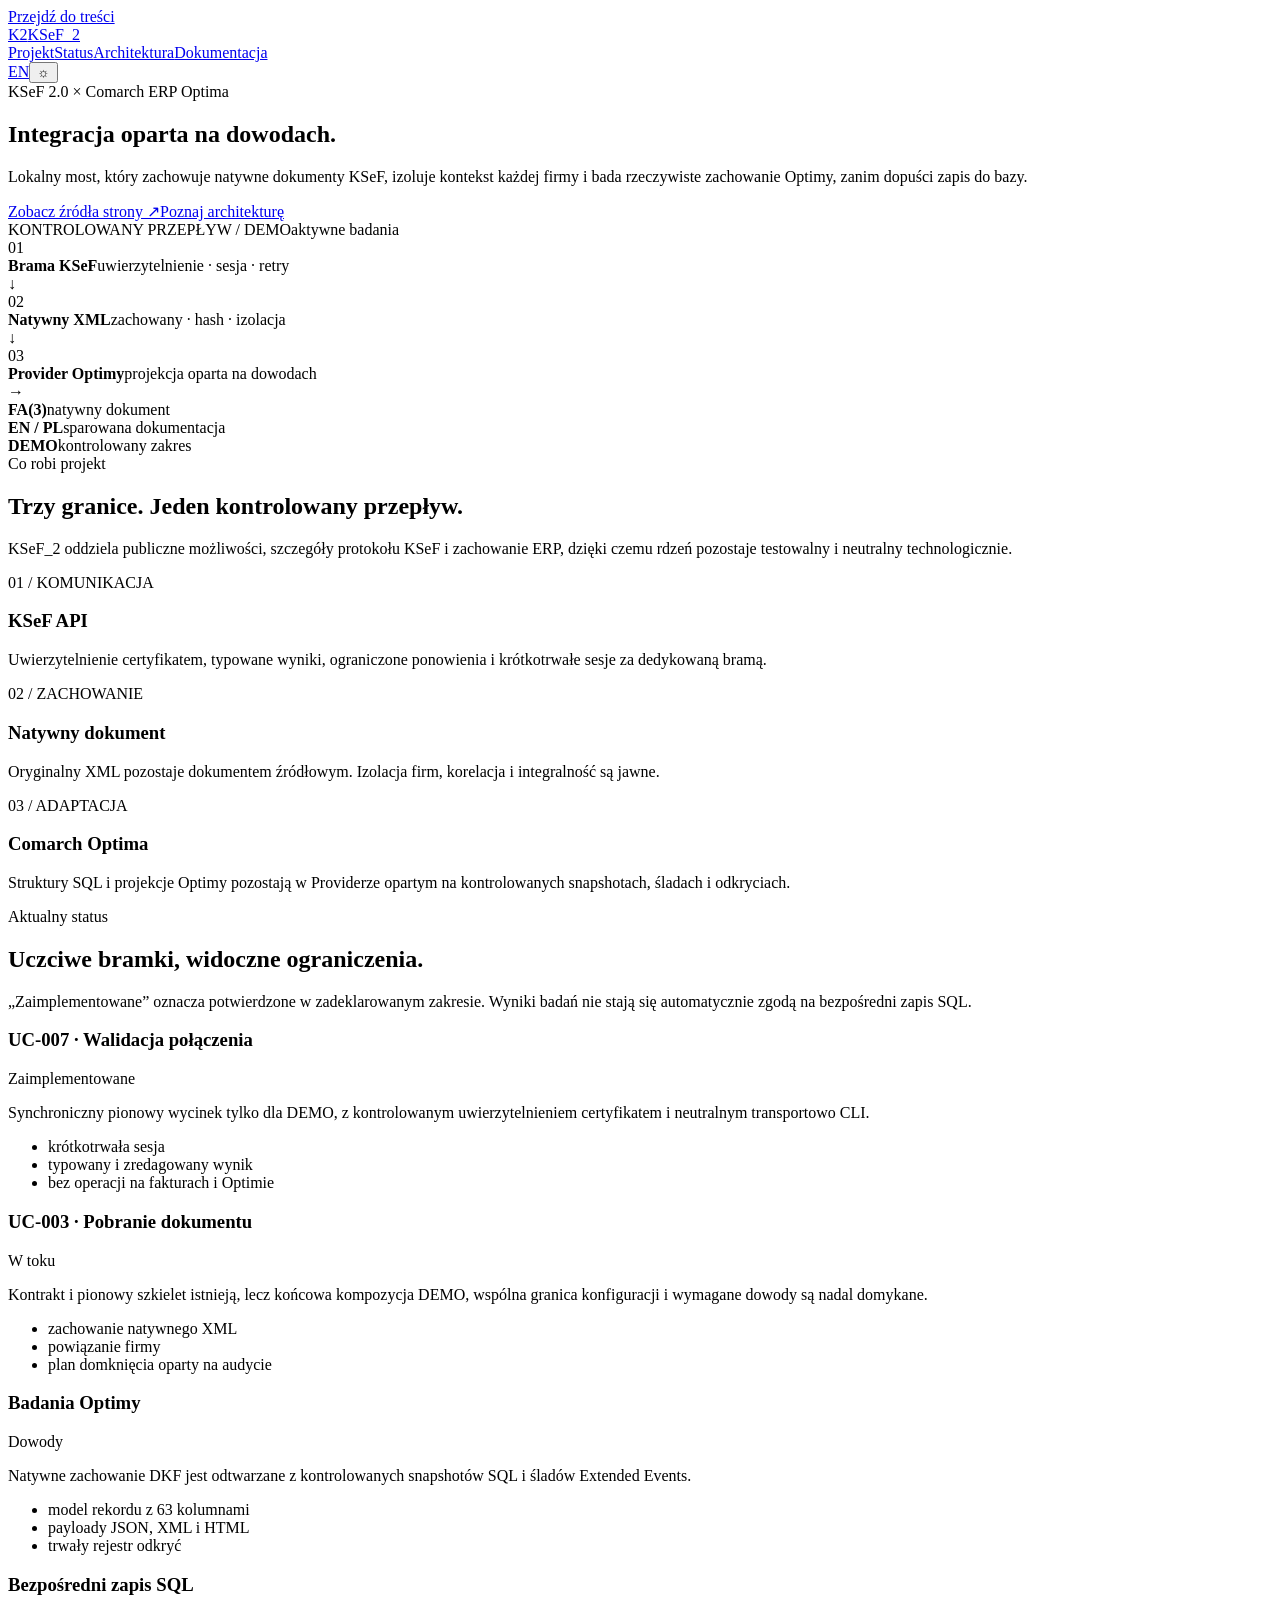
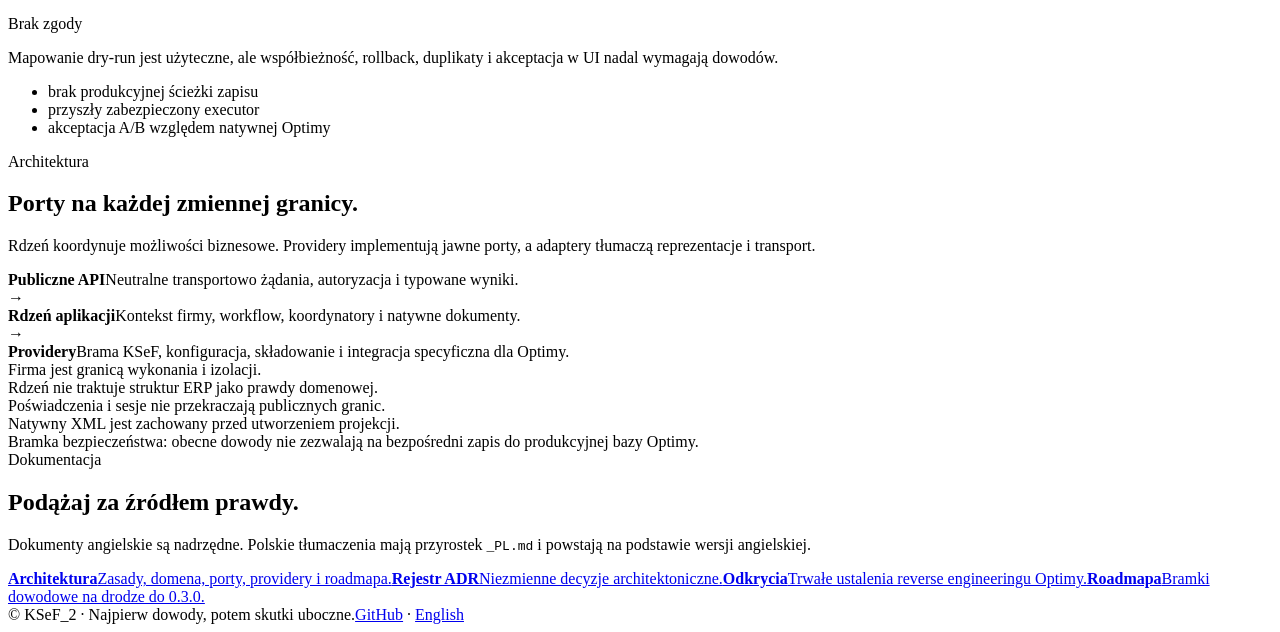
==== pl.html @ a8a67379 "feat: add Polish KSeF_2 project page" ====
<!doctype html><html lang="pl"><head><meta charset="utf-8"><meta name="viewport" content="width=device-width,initial-scale=1"><meta name="theme-color" content="#07111f"><link rel="stylesheet" href="assets/styles.css"><script defer src="assets/site.js"></script><title>KSeF_2 — Bezpieczna integracja KSeF i Comarch ERP Optima</title><meta name="description" content="KSeF_2 to oparta na dowodach integracja KSeF 2.0 z Comarch ERP Optima."></head>
<body><a class="skip-link" href="#content">Przejdź do treści</a><header class="site-header"><nav class="nav container" aria-label="Główna nawigacja"><a class="brand" href="pl.html"><span class="brand-mark">K2</span><span>KSeF_2</span></a><div class="nav-links"><a href="#project">Projekt</a><a href="#status">Status</a><a href="#architecture">Architektura</a><a href="#docs">Dokumentacja</a></div><div class="nav-actions"><a class="lang-link" href="index.html" lang="en" aria-label="English version">EN</a><button class="icon-button" data-theme-toggle type="button" aria-label="Zmień motyw">☼</button></div></nav></header>
<main id="content"><section class="hero"><div class="container hero-grid"><div><div class="eyebrow">KSeF 2.0 × Comarch ERP Optima</div><h1>Integracja oparta na <span class="gradient">dowodach.</span></h1><p class="lead">Lokalny most, który zachowuje natywne dokumenty KSeF, izoluje kontekst każdej firmy i bada rzeczywiste zachowanie Optimy, zanim dopuści zapis do bazy.</p><div class="cta-row"><a class="button primary" href="https://github.com/KrzysztofOle/KSeF_2-site">Zobacz źródła strony ↗</a><a class="button" href="#architecture">Poznaj architekturę</a></div></div>
<div class="hero-panel" aria-label="Przepływ projektu"><div class="panel-top"><span class="mini-label">KONTROLOWANY PRZEPŁYW / DEMO</span><span class="signal">aktywne badania</span></div><div class="flow"><div class="flow-item"><span class="flow-icon">01</span><div><strong>Brama KSeF</strong><span>uwierzytelnienie · sesja · retry</span></div><span class="arrow">↓</span></div><div class="flow-item"><span class="flow-icon">02</span><div><strong>Natywny XML</strong><span>zachowany · hash · izolacja</span></div><span class="arrow">↓</span></div><div class="flow-item"><span class="flow-icon">03</span><div><strong>Provider Optimy</strong><span>projekcja oparta na dowodach</span></div><span class="arrow">→</span></div></div><div class="metrics"><div class="metric"><b>FA(3)</b><span>natywny dokument</span></div><div class="metric"><b>EN / PL</b><span>sparowana dokumentacja</span></div><div class="metric"><b>DEMO</b><span>kontrolowany zakres</span></div></div></div></div></section>
<section id="project"><div class="container"><div class="section-head reveal"><div><div class="eyebrow">Co robi projekt</div><h2>Trzy granice. Jeden kontrolowany przepływ.</h2></div><p>KSeF_2 oddziela publiczne możliwości, szczegóły protokołu KSeF i zachowanie ERP, dzięki czemu rdzeń pozostaje testowalny i neutralny technologicznie.</p></div><div class="cards"><article class="card reveal"><span class="card-number">01 / KOMUNIKACJA</span><h3>KSeF API</h3><p>Uwierzytelnienie certyfikatem, typowane wyniki, ograniczone ponowienia i krótkotrwałe sesje za dedykowaną bramą.</p></article><article class="card reveal"><span class="card-number">02 / ZACHOWANIE</span><h3>Natywny dokument</h3><p>Oryginalny XML pozostaje dokumentem źródłowym. Izolacja firm, korelacja i integralność są jawne.</p></article><article class="card reveal"><span class="card-number">03 / ADAPTACJA</span><h3>Comarch Optima</h3><p>Struktury SQL i projekcje Optimy pozostają w Providerze opartym na kontrolowanych snapshotach, śladach i odkryciach.</p></article></div></div></section>
<section id="status"><div class="container"><div class="section-head reveal"><div><div class="eyebrow">Aktualny status</div><h2>Uczciwe bramki, widoczne ograniczenia.</h2></div><p>„Zaimplementowane” oznacza potwierdzone w zadeklarowanym zakresie. Wyniki badań nie stają się automatycznie zgodą na bezpośredni zapis SQL.</p></div><div class="status-grid">
<article class="status-card reveal"><header><h3>UC-007 · Walidacja połączenia</h3><span class="badge green">Zaimplementowane</span></header><p>Synchroniczny pionowy wycinek tylko dla DEMO, z kontrolowanym uwierzytelnieniem certyfikatem i neutralnym transportowo CLI.</p><ul><li>krótkotrwała sesja</li><li>typowany i zredagowany wynik</li><li>bez operacji na fakturach i Optimie</li></ul></article>
<article class="status-card reveal"><header><h3>UC-003 · Pobranie dokumentu</h3><span class="badge amber">W toku</span></header><p>Kontrakt i pionowy szkielet istnieją, lecz końcowa kompozycja DEMO, wspólna granica konfiguracji i wymagane dowody są nadal domykane.</p><ul><li>zachowanie natywnego XML</li><li>powiązanie firmy</li><li>plan domknięcia oparty na audycie</li></ul></article>
<article class="status-card reveal"><header><h3>Badania Optimy</h3><span class="badge blue">Dowody</span></header><p>Natywne zachowanie DKF jest odtwarzane z kontrolowanych snapshotów SQL i śladów Extended Events.</p><ul><li>model rekordu z 63 kolumnami</li><li>payloady JSON, XML i HTML</li><li>trwały rejestr odkryć</li></ul></article>
<article class="status-card reveal"><header><h3>Bezpośredni zapis SQL</h3><span class="badge amber">Brak zgody</span></header><p>Mapowanie dry-run jest użyteczne, ale współbieżność, rollback, duplikaty i akceptacja w UI nadal wymagają dowodów.</p><ul><li>brak produkcyjnej ścieżki zapisu</li><li>przyszły zabezpieczony executor</li><li>akceptacja A/B względem natywnej Optimy</li></ul></article></div></div></section>
<section id="architecture"><div class="container"><div class="section-head reveal"><div><div class="eyebrow">Architektura</div><h2>Porty na każdej zmiennej granicy.</h2></div><p>Rdzeń koordynuje możliwości biznesowe. Providery implementują jawne porty, a adaptery tłumaczą reprezentacje i transport.</p></div><div class="architecture reveal"><div class="arch-node"><b>Publiczne API</b><span>Neutralne transportowo żądania, autoryzacja i typowane wyniki.</span></div><div class="arch-arrow">→</div><div class="arch-node"><b>Rdzeń aplikacji</b><span>Kontekst firmy, workflow, koordynatory i natywne dokumenty.</span></div><div class="arch-arrow">→</div><div class="arch-node"><b>Providery</b><span>Brama KSeF, konfiguracja, składowanie i integracja specyficzna dla Optimy.</span></div></div><div class="principles"><div class="principle">Firma jest granicą wykonania i izolacji.</div><div class="principle">Rdzeń nie traktuje struktur ERP jako prawdy domenowej.</div><div class="principle">Poświadczenia i sesje nie przekraczają publicznych granic.</div><div class="principle">Natywny XML jest zachowany przed utworzeniem projekcji.</div></div><div class="notice">Bramka bezpieczeństwa: obecne dowody nie zezwalają na bezpośredni zapis do produkcyjnej bazy Optimy.</div></div></section>
<section id="docs"><div class="container"><div class="section-head reveal"><div><div class="eyebrow">Dokumentacja</div><h2>Podążaj za źródłem prawdy.</h2></div><p>Dokumenty angielskie są nadrzędne. Polskie tłumaczenia mają przyrostek <code>_PL.md</code> i powstają na podstawie wersji angielskiej.</p></div><div class="docs-grid"><a class="doc-link" href="#architecture"><b>Architektura</b><span>Zasady, domena, porty, providery i roadmapa.</span></a><a class="doc-link" href="#architecture"><b>Rejestr ADR</b><span>Niezmienne decyzje architektoniczne.</span></a><a class="doc-link" href="#status"><b>Odkrycia</b><span>Trwałe ustalenia reverse engineeringu Optimy.</span></a><a class="doc-link" href="#status"><b>Roadmapa</b><span>Bramki dowodowe na drodze do 0.3.0.</span></a></div></div></section></main>
<footer class="site-footer"><div class="container footer-row"><span>© <span data-year></span> KSeF_2 · Najpierw dowody, potem skutki uboczne.</span><span><a href="https://github.com/KrzysztofOle/KSeF_2-site">GitHub</a> · <a href="index.html">English</a></span></div></footer></body></html>
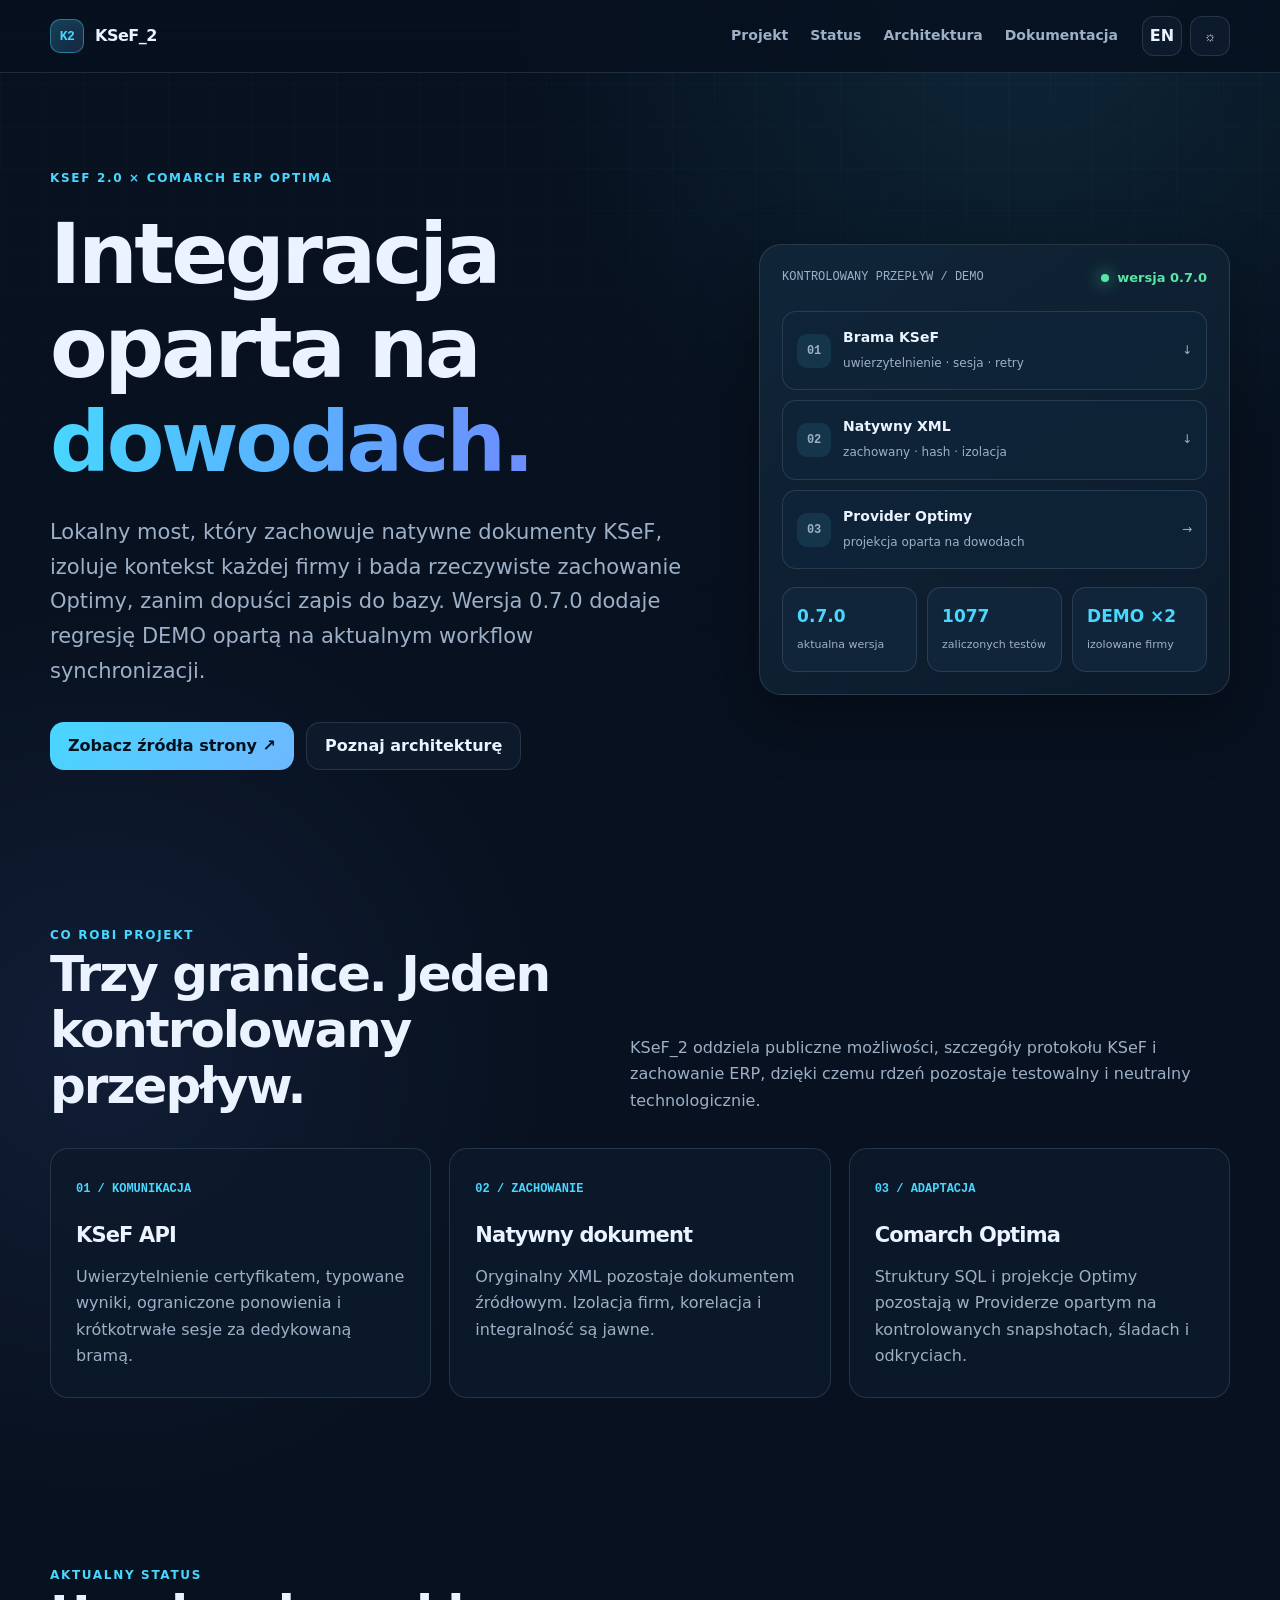
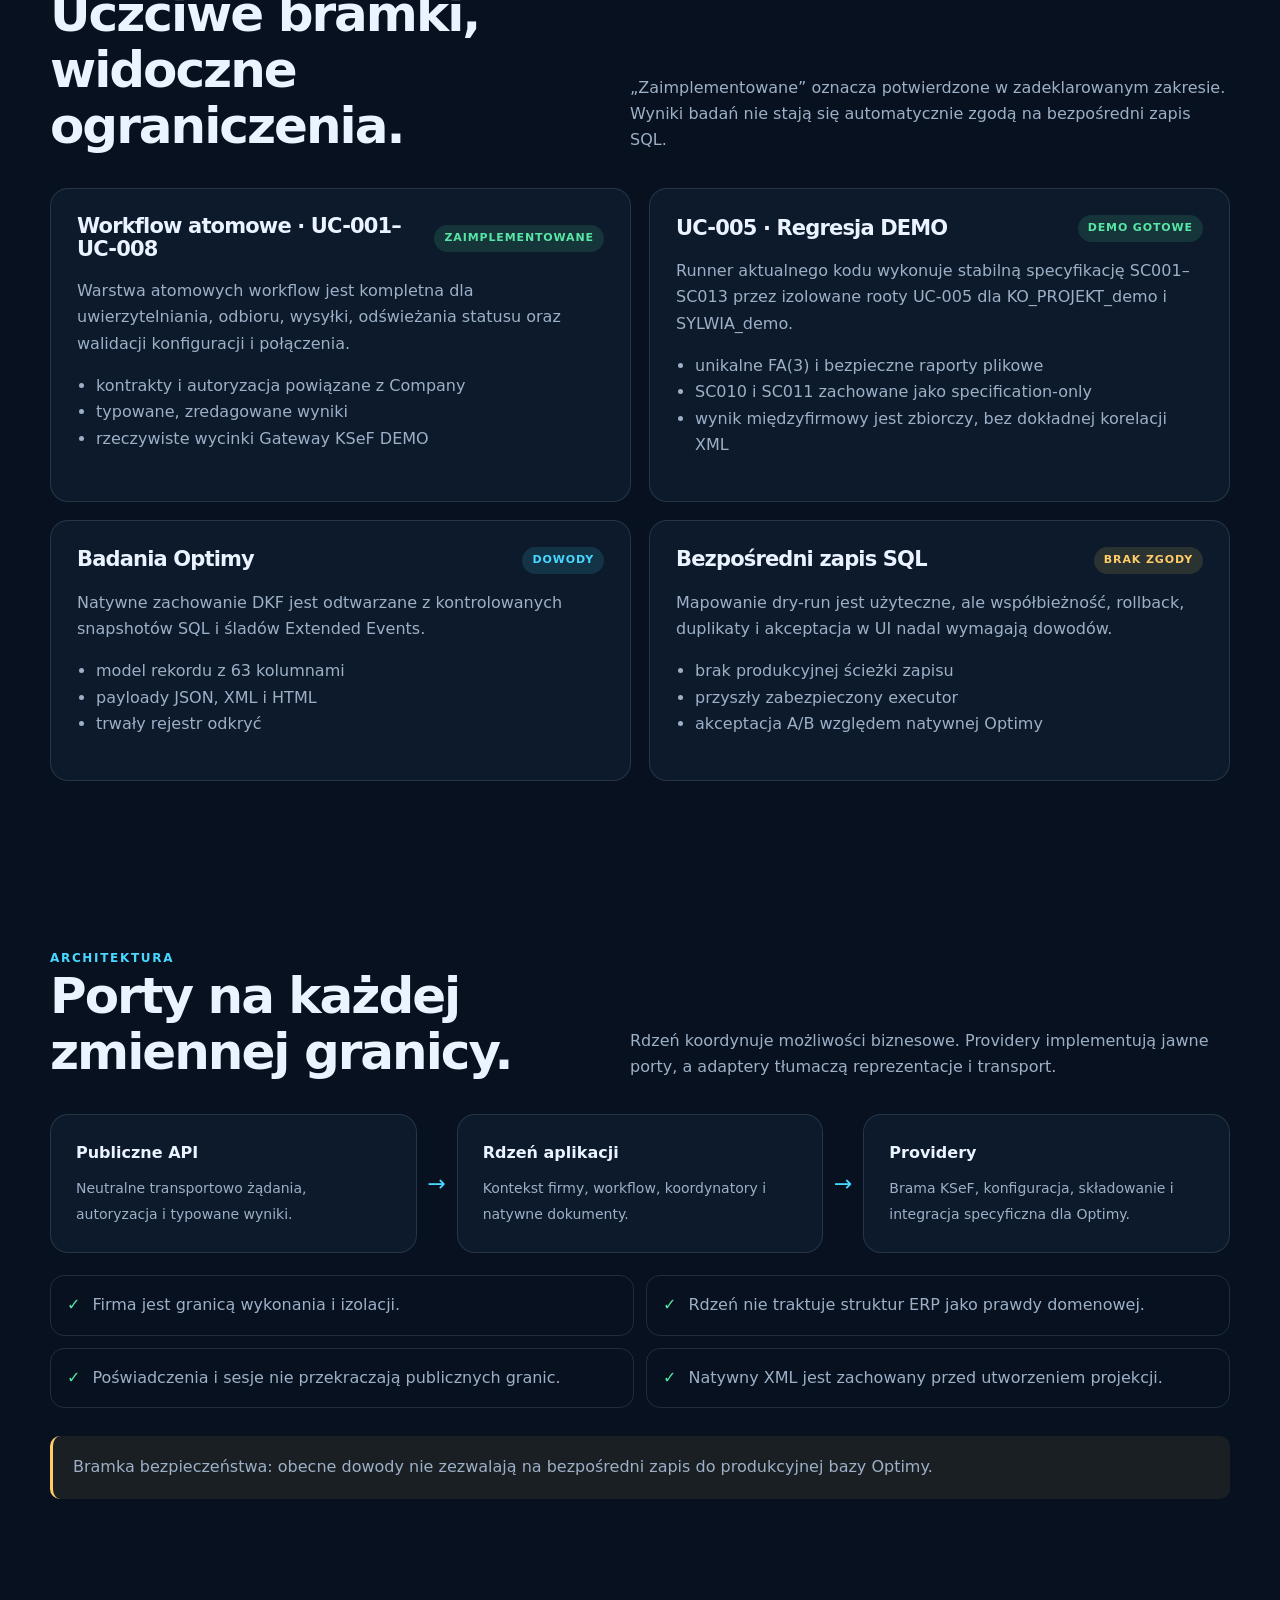
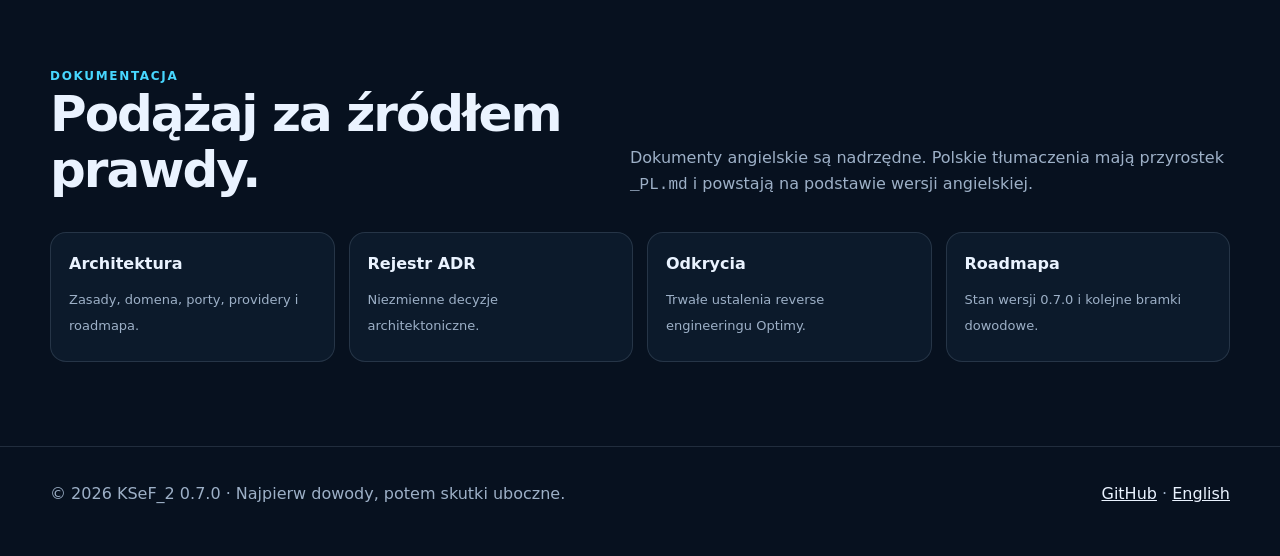
==== commit 5c756fb5: "docs: sync website with KSeF_2 0.7.0" ====
--- a/pl.html
+++ b/pl.html
@@ -1,13 +1,13 @@
-<!doctype html><html lang="pl"><head><meta charset="utf-8"><meta name="viewport" content="width=device-width,initial-scale=1"><meta name="theme-color" content="#07111f"><link rel="stylesheet" href="assets/styles.css"><script defer src="assets/site.js"></script><title>KSeF_2 — Bezpieczna integracja KSeF i Comarch ERP Optima</title><meta name="description" content="KSeF_2 to oparta na dowodach integracja KSeF 2.0 z Comarch ERP Optima."></head>
+<!doctype html><html lang="pl"><head><meta charset="utf-8"><meta name="viewport" content="width=device-width,initial-scale=1"><meta name="theme-color" content="#07111f"><link rel="stylesheet" href="assets/styles.css"><script defer src="assets/site.js"></script><title>KSeF_2 — Bezpieczna integracja KSeF i Comarch ERP Optima</title><meta name="description" content="KSeF_2 0.7.0 to oparta na dowodach integracja z izolowaną regresją KSeF DEMO i kontrolowanymi badaniami Comarch ERP Optima."></head>
 <body><a class="skip-link" href="#content">Przejdź do treści</a><header class="site-header"><nav class="nav container" aria-label="Główna nawigacja"><a class="brand" href="pl.html"><span class="brand-mark">K2</span><span>KSeF_2</span></a><div class="nav-links"><a href="#project">Projekt</a><a href="#status">Status</a><a href="#architecture">Architektura</a><a href="#docs">Dokumentacja</a></div><div class="nav-actions"><a class="lang-link" href="index.html" lang="en" aria-label="English version">EN</a><button class="icon-button" data-theme-toggle type="button" aria-label="Zmień motyw">☼</button></div></nav></header>
-<main id="content"><section class="hero"><div class="container hero-grid"><div><div class="eyebrow">KSeF 2.0 × Comarch ERP Optima</div><h1>Integracja oparta na <span class="gradient">dowodach.</span></h1><p class="lead">Lokalny most, który zachowuje natywne dokumenty KSeF, izoluje kontekst każdej firmy i bada rzeczywiste zachowanie Optimy, zanim dopuści zapis do bazy.</p><div class="cta-row"><a class="button primary" href="https://github.com/KrzysztofOle/KSeF_2-site">Zobacz źródła strony ↗</a><a class="button" href="#architecture">Poznaj architekturę</a></div></div>
-<div class="hero-panel" aria-label="Przepływ projektu"><div class="panel-top"><span class="mini-label">KONTROLOWANY PRZEPŁYW / DEMO</span><span class="signal">aktywne badania</span></div><div class="flow"><div class="flow-item"><span class="flow-icon">01</span><div><strong>Brama KSeF</strong><span>uwierzytelnienie · sesja · retry</span></div><span class="arrow">↓</span></div><div class="flow-item"><span class="flow-icon">02</span><div><strong>Natywny XML</strong><span>zachowany · hash · izolacja</span></div><span class="arrow">↓</span></div><div class="flow-item"><span class="flow-icon">03</span><div><strong>Provider Optimy</strong><span>projekcja oparta na dowodach</span></div><span class="arrow">→</span></div></div><div class="metrics"><div class="metric"><b>FA(3)</b><span>natywny dokument</span></div><div class="metric"><b>EN / PL</b><span>sparowana dokumentacja</span></div><div class="metric"><b>DEMO</b><span>kontrolowany zakres</span></div></div></div></div></section>
+<main id="content"><section class="hero"><div class="container hero-grid"><div><div class="eyebrow">KSeF 2.0 × Comarch ERP Optima</div><h1>Integracja oparta na <span class="gradient">dowodach.</span></h1><p class="lead">Lokalny most, który zachowuje natywne dokumenty KSeF, izoluje kontekst każdej firmy i bada rzeczywiste zachowanie Optimy, zanim dopuści zapis do bazy. Wersja 0.7.0 dodaje regresję DEMO opartą na aktualnym workflow synchronizacji.</p><div class="cta-row"><a class="button primary" href="https://github.com/KrzysztofOle/KSeF_2-site">Zobacz źródła strony ↗</a><a class="button" href="#architecture">Poznaj architekturę</a></div></div>
+<div class="hero-panel" aria-label="Przepływ projektu"><div class="panel-top"><span class="mini-label">KONTROLOWANY PRZEPŁYW / DEMO</span><span class="signal">wersja 0.7.0</span></div><div class="flow"><div class="flow-item"><span class="flow-icon">01</span><div><strong>Brama KSeF</strong><span>uwierzytelnienie · sesja · retry</span></div><span class="arrow">↓</span></div><div class="flow-item"><span class="flow-icon">02</span><div><strong>Natywny XML</strong><span>zachowany · hash · izolacja</span></div><span class="arrow">↓</span></div><div class="flow-item"><span class="flow-icon">03</span><div><strong>Provider Optimy</strong><span>projekcja oparta na dowodach</span></div><span class="arrow">→</span></div></div><div class="metrics"><div class="metric"><b>0.7.0</b><span>aktualna wersja</span></div><div class="metric"><b>1077</b><span>zaliczonych testów</span></div><div class="metric"><b>DEMO ×2</b><span>izolowane firmy</span></div></div></div></div></section>
 <section id="project"><div class="container"><div class="section-head reveal"><div><div class="eyebrow">Co robi projekt</div><h2>Trzy granice. Jeden kontrolowany przepływ.</h2></div><p>KSeF_2 oddziela publiczne możliwości, szczegóły protokołu KSeF i zachowanie ERP, dzięki czemu rdzeń pozostaje testowalny i neutralny technologicznie.</p></div><div class="cards"><article class="card reveal"><span class="card-number">01 / KOMUNIKACJA</span><h3>KSeF API</h3><p>Uwierzytelnienie certyfikatem, typowane wyniki, ograniczone ponowienia i krótkotrwałe sesje za dedykowaną bramą.</p></article><article class="card reveal"><span class="card-number">02 / ZACHOWANIE</span><h3>Natywny dokument</h3><p>Oryginalny XML pozostaje dokumentem źródłowym. Izolacja firm, korelacja i integralność są jawne.</p></article><article class="card reveal"><span class="card-number">03 / ADAPTACJA</span><h3>Comarch Optima</h3><p>Struktury SQL i projekcje Optimy pozostają w Providerze opartym na kontrolowanych snapshotach, śladach i odkryciach.</p></article></div></div></section>
 <section id="status"><div class="container"><div class="section-head reveal"><div><div class="eyebrow">Aktualny status</div><h2>Uczciwe bramki, widoczne ograniczenia.</h2></div><p>„Zaimplementowane” oznacza potwierdzone w zadeklarowanym zakresie. Wyniki badań nie stają się automatycznie zgodą na bezpośredni zapis SQL.</p></div><div class="status-grid">
-<article class="status-card reveal"><header><h3>UC-007 · Walidacja połączenia</h3><span class="badge green">Zaimplementowane</span></header><p>Synchroniczny pionowy wycinek tylko dla DEMO, z kontrolowanym uwierzytelnieniem certyfikatem i neutralnym transportowo CLI.</p><ul><li>krótkotrwała sesja</li><li>typowany i zredagowany wynik</li><li>bez operacji na fakturach i Optimie</li></ul></article>
-<article class="status-card reveal"><header><h3>UC-003 · Pobranie dokumentu</h3><span class="badge amber">W toku</span></header><p>Kontrakt i pionowy szkielet istnieją, lecz końcowa kompozycja DEMO, wspólna granica konfiguracji i wymagane dowody są nadal domykane.</p><ul><li>zachowanie natywnego XML</li><li>powiązanie firmy</li><li>plan domknięcia oparty na audycie</li></ul></article>
+<article class="status-card reveal"><header><h3>Workflow atomowe · UC-001–UC-008</h3><span class="badge green">Zaimplementowane</span></header><p>Warstwa atomowych workflow jest kompletna dla uwierzytelniania, odbioru, wysyłki, odświeżania statusu oraz walidacji konfiguracji i połączenia.</p><ul><li>kontrakty i autoryzacja powiązane z Company</li><li>typowane, zredagowane wyniki</li><li>rzeczywiste wycinki Gateway KSeF DEMO</li></ul></article>
+<article class="status-card reveal"><header><h3>UC-005 · Regresja DEMO</h3><span class="badge green">DEMO gotowe</span></header><p>Runner aktualnego kodu wykonuje stabilną specyfikację SC001–SC013 przez izolowane rooty UC-005 dla KO_PROJEKT_demo i SYLWIA_demo.</p><ul><li>unikalne FA(3) i bezpieczne raporty plikowe</li><li>SC010 i SC011 zachowane jako specification-only</li><li>wynik międzyfirmowy jest zbiorczy, bez dokładnej korelacji XML</li></ul></article>
 <article class="status-card reveal"><header><h3>Badania Optimy</h3><span class="badge blue">Dowody</span></header><p>Natywne zachowanie DKF jest odtwarzane z kontrolowanych snapshotów SQL i śladów Extended Events.</p><ul><li>model rekordu z 63 kolumnami</li><li>payloady JSON, XML i HTML</li><li>trwały rejestr odkryć</li></ul></article>
 <article class="status-card reveal"><header><h3>Bezpośredni zapis SQL</h3><span class="badge amber">Brak zgody</span></header><p>Mapowanie dry-run jest użyteczne, ale współbieżność, rollback, duplikaty i akceptacja w UI nadal wymagają dowodów.</p><ul><li>brak produkcyjnej ścieżki zapisu</li><li>przyszły zabezpieczony executor</li><li>akceptacja A/B względem natywnej Optimy</li></ul></article></div></div></section>
 <section id="architecture"><div class="container"><div class="section-head reveal"><div><div class="eyebrow">Architektura</div><h2>Porty na każdej zmiennej granicy.</h2></div><p>Rdzeń koordynuje możliwości biznesowe. Providery implementują jawne porty, a adaptery tłumaczą reprezentacje i transport.</p></div><div class="architecture reveal"><div class="arch-node"><b>Publiczne API</b><span>Neutralne transportowo żądania, autoryzacja i typowane wyniki.</span></div><div class="arch-arrow">→</div><div class="arch-node"><b>Rdzeń aplikacji</b><span>Kontekst firmy, workflow, koordynatory i natywne dokumenty.</span></div><div class="arch-arrow">→</div><div class="arch-node"><b>Providery</b><span>Brama KSeF, konfiguracja, składowanie i integracja specyficzna dla Optimy.</span></div></div><div class="principles"><div class="principle">Firma jest granicą wykonania i izolacji.</div><div class="principle">Rdzeń nie traktuje struktur ERP jako prawdy domenowej.</div><div class="principle">Poświadczenia i sesje nie przekraczają publicznych granic.</div><div class="principle">Natywny XML jest zachowany przed utworzeniem projekcji.</div></div><div class="notice">Bramka bezpieczeństwa: obecne dowody nie zezwalają na bezpośredni zapis do produkcyjnej bazy Optimy.</div></div></section>
-<section id="docs"><div class="container"><div class="section-head reveal"><div><div class="eyebrow">Dokumentacja</div><h2>Podążaj za źródłem prawdy.</h2></div><p>Dokumenty angielskie są nadrzędne. Polskie tłumaczenia mają przyrostek <code>_PL.md</code> i powstają na podstawie wersji angielskiej.</p></div><div class="docs-grid"><a class="doc-link" href="#architecture"><b>Architektura</b><span>Zasady, domena, porty, providery i roadmapa.</span></a><a class="doc-link" href="#architecture"><b>Rejestr ADR</b><span>Niezmienne decyzje architektoniczne.</span></a><a class="doc-link" href="#status"><b>Odkrycia</b><span>Trwałe ustalenia reverse engineeringu Optimy.</span></a><a class="doc-link" href="#status"><b>Roadmapa</b><span>Bramki dowodowe na drodze do 0.3.0.</span></a></div></div></section></main>
-<footer class="site-footer"><div class="container footer-row"><span>© <span data-year></span> KSeF_2 · Najpierw dowody, potem skutki uboczne.</span><span><a href="https://github.com/KrzysztofOle/KSeF_2-site">GitHub</a> · <a href="index.html">English</a></span></div></footer></body></html>+<section id="docs"><div class="container"><div class="section-head reveal"><div><div class="eyebrow">Dokumentacja</div><h2>Podążaj za źródłem prawdy.</h2></div><p>Dokumenty angielskie są nadrzędne. Polskie tłumaczenia mają przyrostek <code>_PL.md</code> i powstają na podstawie wersji angielskiej.</p></div><div class="docs-grid"><a class="doc-link" href="#architecture"><b>Architektura</b><span>Zasady, domena, porty, providery i roadmapa.</span></a><a class="doc-link" href="#architecture"><b>Rejestr ADR</b><span>Niezmienne decyzje architektoniczne.</span></a><a class="doc-link" href="#status"><b>Odkrycia</b><span>Trwałe ustalenia reverse engineeringu Optimy.</span></a><a class="doc-link" href="#status"><b>Roadmapa</b><span>Stan wersji 0.7.0 i kolejne bramki dowodowe.</span></a></div></div></section></main>
+<footer class="site-footer"><div class="container footer-row"><span>© <span data-year></span> KSeF_2 0.7.0 · Najpierw dowody, potem skutki uboczne.</span><span><a href="https://github.com/KrzysztofOle/KSeF_2-site">GitHub</a> · <a href="index.html">English</a></span></div></footer></body></html>
--- a/assets/styles.css
+++ b/assets/styles.css
@@ -0,0 +1,178 @@
+:root {
+  color-scheme: dark;
+  --bg: #07111f;
+  --surface: #0c1a2b;
+  --surface-2: #10243a;
+  --text: #eaf3ff;
+  --muted: #9db0c7;
+  --line: rgba(157, 176, 199, .18);
+  --cyan: #47d7ff;
+  --blue: #6d8cff;
+  --green: #57e6a5;
+  --amber: #ffcc67;
+  --danger: #ff7a8a;
+  --shadow: 0 22px 60px rgba(0, 0, 0, .34);
+  --radius: 22px;
+  --max: 1180px;
+}
+:root[data-theme="light"] {
+  color-scheme: light;
+  --bg: #f4f8fc;
+  --surface: #ffffff;
+  --surface-2: #eaf2fa;
+  --text: #10243a;
+  --muted: #536a83;
+  --line: rgba(16, 36, 58, .13);
+  --cyan: #007ea7;
+  --blue: #405bd8;
+  --green: #087f5b;
+  --amber: #a55b00;
+  --danger: #b4233a;
+  --shadow: 0 22px 60px rgba(36, 66, 98, .14);
+}
+* { box-sizing: border-box; }
+html { scroll-behavior: smooth; }
+body {
+  margin: 0;
+  background:
+    radial-gradient(circle at 80% 0%, rgba(71, 215, 255, .11), transparent 32rem),
+    radial-gradient(circle at 8% 28%, rgba(109, 140, 255, .10), transparent 28rem),
+    var(--bg);
+  color: var(--text);
+  font: 16px/1.65 Inter, ui-sans-serif, system-ui, -apple-system, BlinkMacSystemFont, "Segoe UI", sans-serif;
+}
+body::before {
+  content: "";
+  position: fixed;
+  inset: 0;
+  z-index: -1;
+  pointer-events: none;
+  opacity: .18;
+  background-image:
+    linear-gradient(var(--line) 1px, transparent 1px),
+    linear-gradient(90deg, var(--line) 1px, transparent 1px);
+  background-size: 42px 42px;
+  mask-image: linear-gradient(to bottom, black, transparent 80%);
+}
+a { color: inherit; }
+.container { width: min(calc(100% - 40px), var(--max)); margin-inline: auto; }
+.skip-link { position: fixed; left: 16px; top: -60px; z-index: 20; background: var(--cyan); color: #04101d; padding: 10px 16px; border-radius: 10px; }
+.skip-link:focus { top: 16px; }
+.site-header {
+  position: sticky; top: 0; z-index: 10;
+  border-bottom: 1px solid var(--line);
+  background: color-mix(in srgb, var(--bg) 82%, transparent);
+  backdrop-filter: blur(18px);
+}
+.nav { min-height: 72px; display: flex; align-items: center; gap: 24px; }
+.brand { display: inline-flex; align-items: center; gap: 11px; font-weight: 800; text-decoration: none; letter-spacing: -.03em; }
+.brand-mark {
+  width: 34px; aspect-ratio: 1; display: grid; place-items: center;
+  border: 1px solid rgba(71, 215, 255, .45); border-radius: 10px;
+  background: linear-gradient(145deg, rgba(71, 215, 255, .22), rgba(109, 140, 255, .13));
+  box-shadow: inset 0 0 24px rgba(71, 215, 255, .09);
+  color: var(--cyan); font: 800 13px/1 ui-monospace, monospace;
+}
+.nav-links { display: flex; gap: 22px; margin-left: auto; align-items: center; }
+.nav-links a { color: var(--muted); text-decoration: none; font-size: 14px; font-weight: 650; }
+.nav-links a:hover { color: var(--text); }
+.nav-actions { display: flex; align-items: center; gap: 8px; }
+.icon-button, .lang-link {
+  min-width: 40px; height: 40px; display: inline-grid; place-items: center;
+  border: 1px solid var(--line); border-radius: 12px; background: var(--surface);
+  color: var(--text); text-decoration: none; font-weight: 750; cursor: pointer;
+}
+.hero { padding: 96px 0 72px; }
+.hero-grid { display: grid; grid-template-columns: minmax(0, 1.15fr) minmax(340px, .85fr); gap: 72px; align-items: center; }
+.eyebrow { color: var(--cyan); text-transform: uppercase; letter-spacing: .14em; font-weight: 800; font-size: 12px; }
+h1, h2, h3 { line-height: 1.12; margin: 0; letter-spacing: -.04em; }
+h1 { font-size: clamp(46px, 7vw, 84px); max-width: 10ch; margin-top: 18px; }
+h2 { font-size: clamp(32px, 4.4vw, 50px); max-width: 15ch; }
+h3 { font-size: 21px; }
+.gradient { background: linear-gradient(95deg, var(--cyan), var(--blue)); color: transparent; background-clip: text; }
+.lead { max-width: 650px; margin: 26px 0 0; color: var(--muted); font-size: clamp(18px, 2vw, 21px); }
+.cta-row { display: flex; flex-wrap: wrap; gap: 12px; margin-top: 34px; }
+.button {
+  display: inline-flex; align-items: center; justify-content: center; gap: 9px;
+  min-height: 48px; padding: 0 18px; border-radius: 14px; border: 1px solid var(--line);
+  background: var(--surface); color: var(--text); text-decoration: none; font-weight: 750;
+}
+.button.primary { background: linear-gradient(135deg, var(--cyan), #6fb6ff); border: 0; color: #04111d; }
+.button:hover { transform: translateY(-1px); box-shadow: 0 10px 30px rgba(0,0,0,.16); }
+.hero-panel {
+  padding: 22px; border: 1px solid var(--line); border-radius: var(--radius);
+  background: linear-gradient(145deg, color-mix(in srgb, var(--surface) 94%, var(--cyan) 6%), var(--surface));
+  box-shadow: var(--shadow);
+}
+.panel-top { display: flex; align-items: center; justify-content: space-between; margin-bottom: 22px; }
+.signal { display: inline-flex; align-items: center; gap: 8px; color: var(--green); font-size: 13px; font-weight: 750; }
+.signal::before { content:""; width: 8px; height: 8px; border-radius: 50%; background: var(--green); box-shadow: 0 0 16px var(--green); }
+.mini-label { color: var(--muted); font: 12px/1.3 ui-monospace, monospace; }
+.flow { display: grid; gap: 10px; }
+.flow-item { display: grid; grid-template-columns: 34px 1fr auto; gap: 12px; align-items: center; padding: 14px; border: 1px solid var(--line); border-radius: 14px; background: color-mix(in srgb, var(--surface-2) 72%, transparent); }
+.flow-icon { width: 34px; height: 34px; display: grid; place-items: center; border-radius: 10px; background: rgba(71, 215, 255, .1); color: var(--cyan); font: 700 13px/1 ui-monospace, monospace; }
+.flow-item strong { display: block; font-size: 14px; }
+.flow-item span { color: var(--muted); font-size: 12px; }
+.arrow { color: var(--muted); }
+.metrics { display: grid; grid-template-columns: repeat(3, 1fr); gap: 10px; margin-top: 18px; }
+.metric { padding: 14px; border-radius: 14px; background: var(--surface-2); border: 1px solid var(--line); }
+.metric b { display: block; color: var(--cyan); font-size: 17px; }
+.metric span { color: var(--muted); font-size: 11px; }
+section { padding: 84px 0; }
+.section-head { display: flex; justify-content: space-between; gap: 40px; align-items: end; margin-bottom: 34px; }
+.section-head p { max-width: 600px; margin: 0; color: var(--muted); }
+.cards { display: grid; grid-template-columns: repeat(3, 1fr); gap: 18px; }
+.card { min-height: 250px; padding: 25px; border: 1px solid var(--line); border-radius: 18px; background: color-mix(in srgb, var(--surface) 92%, transparent); }
+.card-number { color: var(--cyan); font: 700 12px/1 ui-monospace, monospace; }
+.card h3 { margin-top: 24px; }
+.card p { color: var(--muted); margin-bottom: 0; }
+.status-grid { display: grid; grid-template-columns: repeat(2, 1fr); gap: 18px; }
+.status-card { padding: 26px; border-radius: 18px; border: 1px solid var(--line); background: var(--surface); }
+.status-card header { display: flex; align-items: center; justify-content: space-between; gap: 16px; }
+.badge { display: inline-flex; align-items: center; min-height: 27px; padding: 0 10px; border-radius: 999px; font-size: 11px; font-weight: 850; text-transform: uppercase; letter-spacing: .08em; }
+.badge.green { color: var(--green); background: color-mix(in srgb, var(--green) 13%, transparent); }
+.badge.amber { color: var(--amber); background: color-mix(in srgb, var(--amber) 13%, transparent); }
+.badge.blue { color: var(--cyan); background: color-mix(in srgb, var(--cyan) 13%, transparent); }
+.status-card p, .status-card li { color: var(--muted); }
+.status-card ul { padding-left: 19px; }
+.architecture {
+  display: grid; grid-template-columns: 1fr 40px 1fr 40px 1fr; align-items: stretch;
+}
+.arch-node { padding: 25px; border: 1px solid var(--line); border-radius: 18px; background: var(--surface); }
+.arch-node b { display: block; margin-bottom: 8px; }
+.arch-node span { color: var(--muted); font-size: 14px; }
+.arch-arrow { display: grid; place-items: center; color: var(--cyan); font-size: 22px; }
+.principles { display: grid; grid-template-columns: repeat(2, 1fr); gap: 12px; margin-top: 22px; }
+.principle { display: flex; gap: 12px; padding: 16px; border: 1px solid var(--line); border-radius: 14px; color: var(--muted); }
+.principle::before { content: "✓"; color: var(--green); font-weight: 900; }
+.docs-grid { display: grid; grid-template-columns: repeat(4, 1fr); gap: 14px; }
+.doc-link { min-height: 130px; padding: 18px; border: 1px solid var(--line); border-radius: 16px; background: var(--surface); text-decoration: none; }
+.doc-link:hover { border-color: color-mix(in srgb, var(--cyan) 60%, var(--line)); }
+.doc-link b { display: block; margin-bottom: 8px; }
+.doc-link span { color: var(--muted); font-size: 13px; }
+.notice { margin-top: 28px; padding: 18px 20px; border-left: 3px solid var(--amber); border-radius: 10px; background: color-mix(in srgb, var(--amber) 8%, transparent); color: var(--muted); }
+.site-footer { padding: 34px 0 48px; border-top: 1px solid var(--line); color: var(--muted); }
+.footer-row { display: flex; justify-content: space-between; gap: 24px; align-items: center; }
+.footer-row a { color: var(--text); }
+.reveal { opacity: 0; transform: translateY(18px); transition: opacity .6s ease, transform .6s ease; }
+.reveal.visible { opacity: 1; transform: none; }
+@media (prefers-reduced-motion: reduce) { html { scroll-behavior: auto; } .reveal { opacity: 1; transform: none; transition: none; } }
+@media (max-width: 920px) {
+  .nav-links { display: none; }
+  .hero-grid { grid-template-columns: 1fr; gap: 46px; }
+  .cards { grid-template-columns: 1fr; }
+  .docs-grid { grid-template-columns: repeat(2, 1fr); }
+  .architecture { grid-template-columns: 1fr; gap: 10px; }
+  .arch-arrow { transform: rotate(90deg); height: 30px; }
+}
+@media (max-width: 620px) {
+  .container { width: min(calc(100% - 28px), var(--max)); }
+  .hero { padding-top: 66px; }
+  h1 { font-size: 47px; }
+  section { padding: 62px 0; }
+  .section-head { display: block; }
+  .section-head p { margin-top: 18px; }
+  .status-grid, .principles, .docs-grid { grid-template-columns: 1fr; }
+  .metrics { grid-template-columns: 1fr; }
+  .footer-row { display: block; }
+}
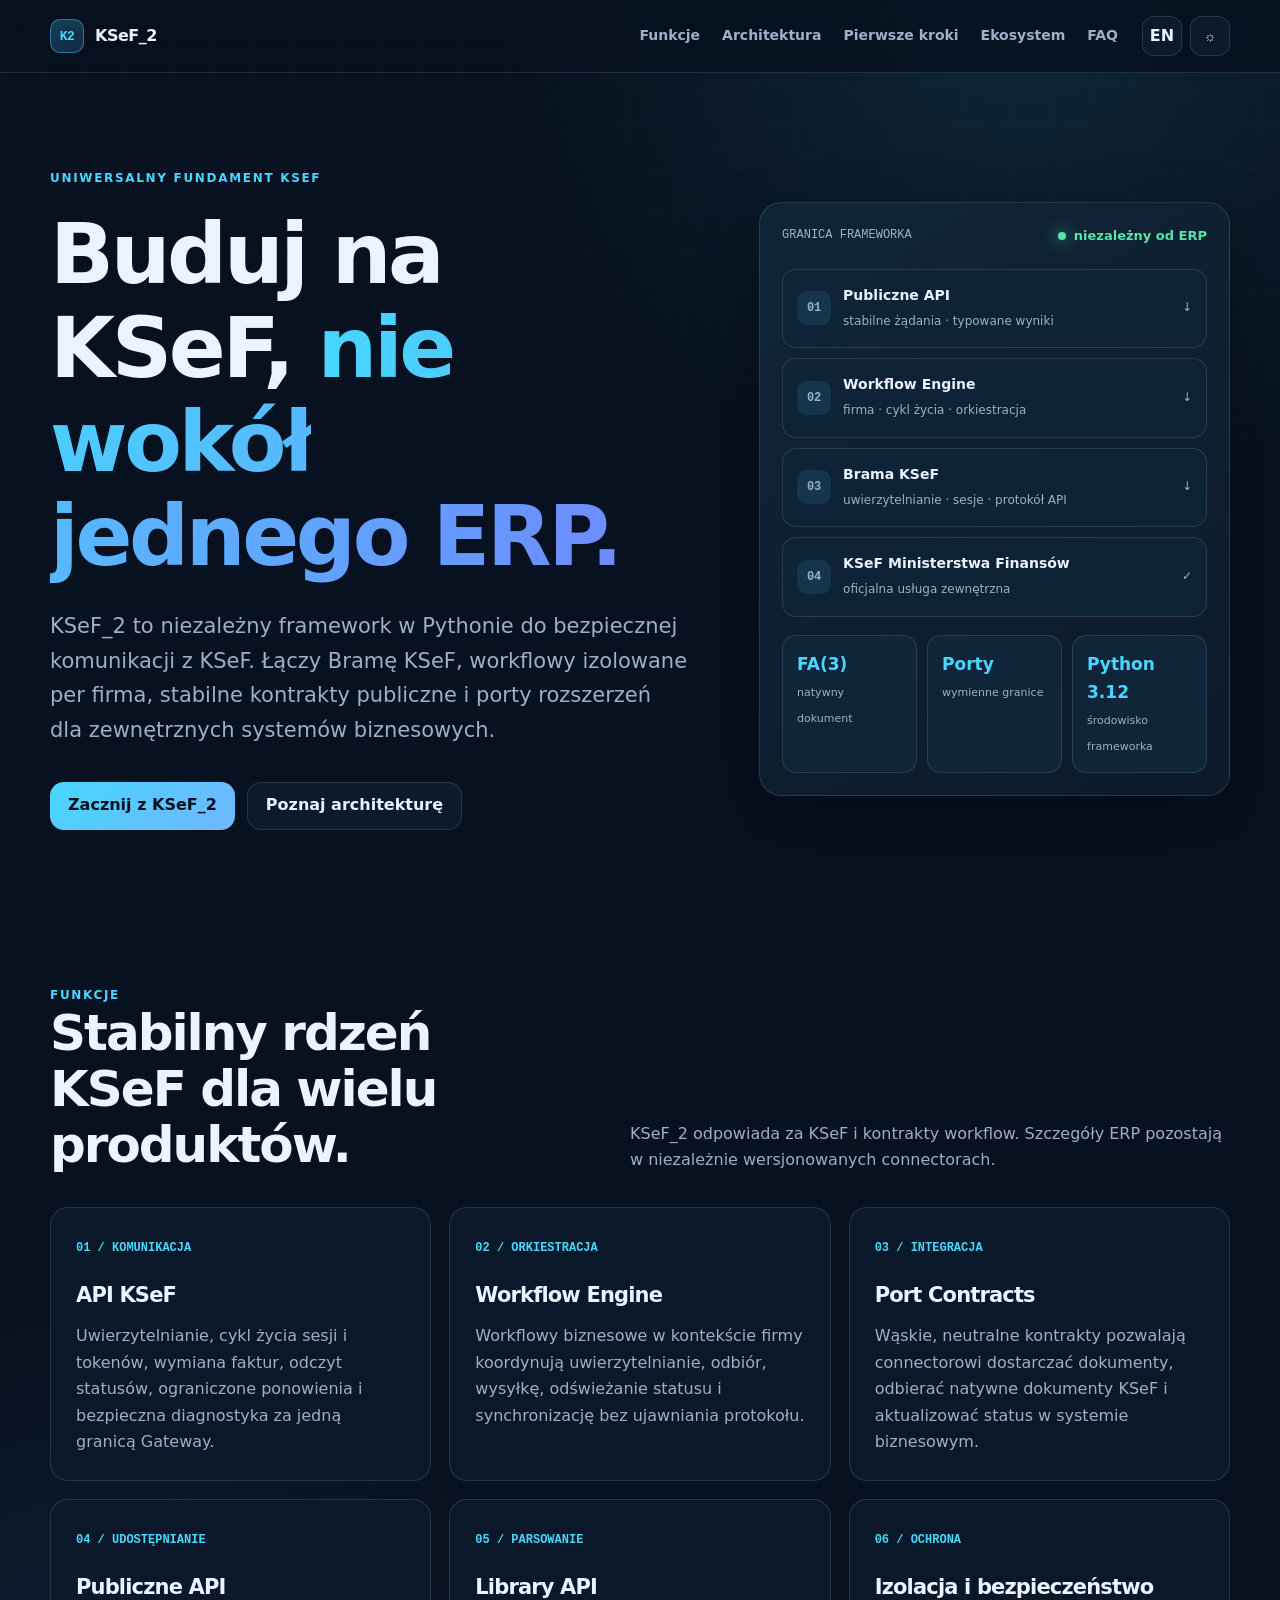
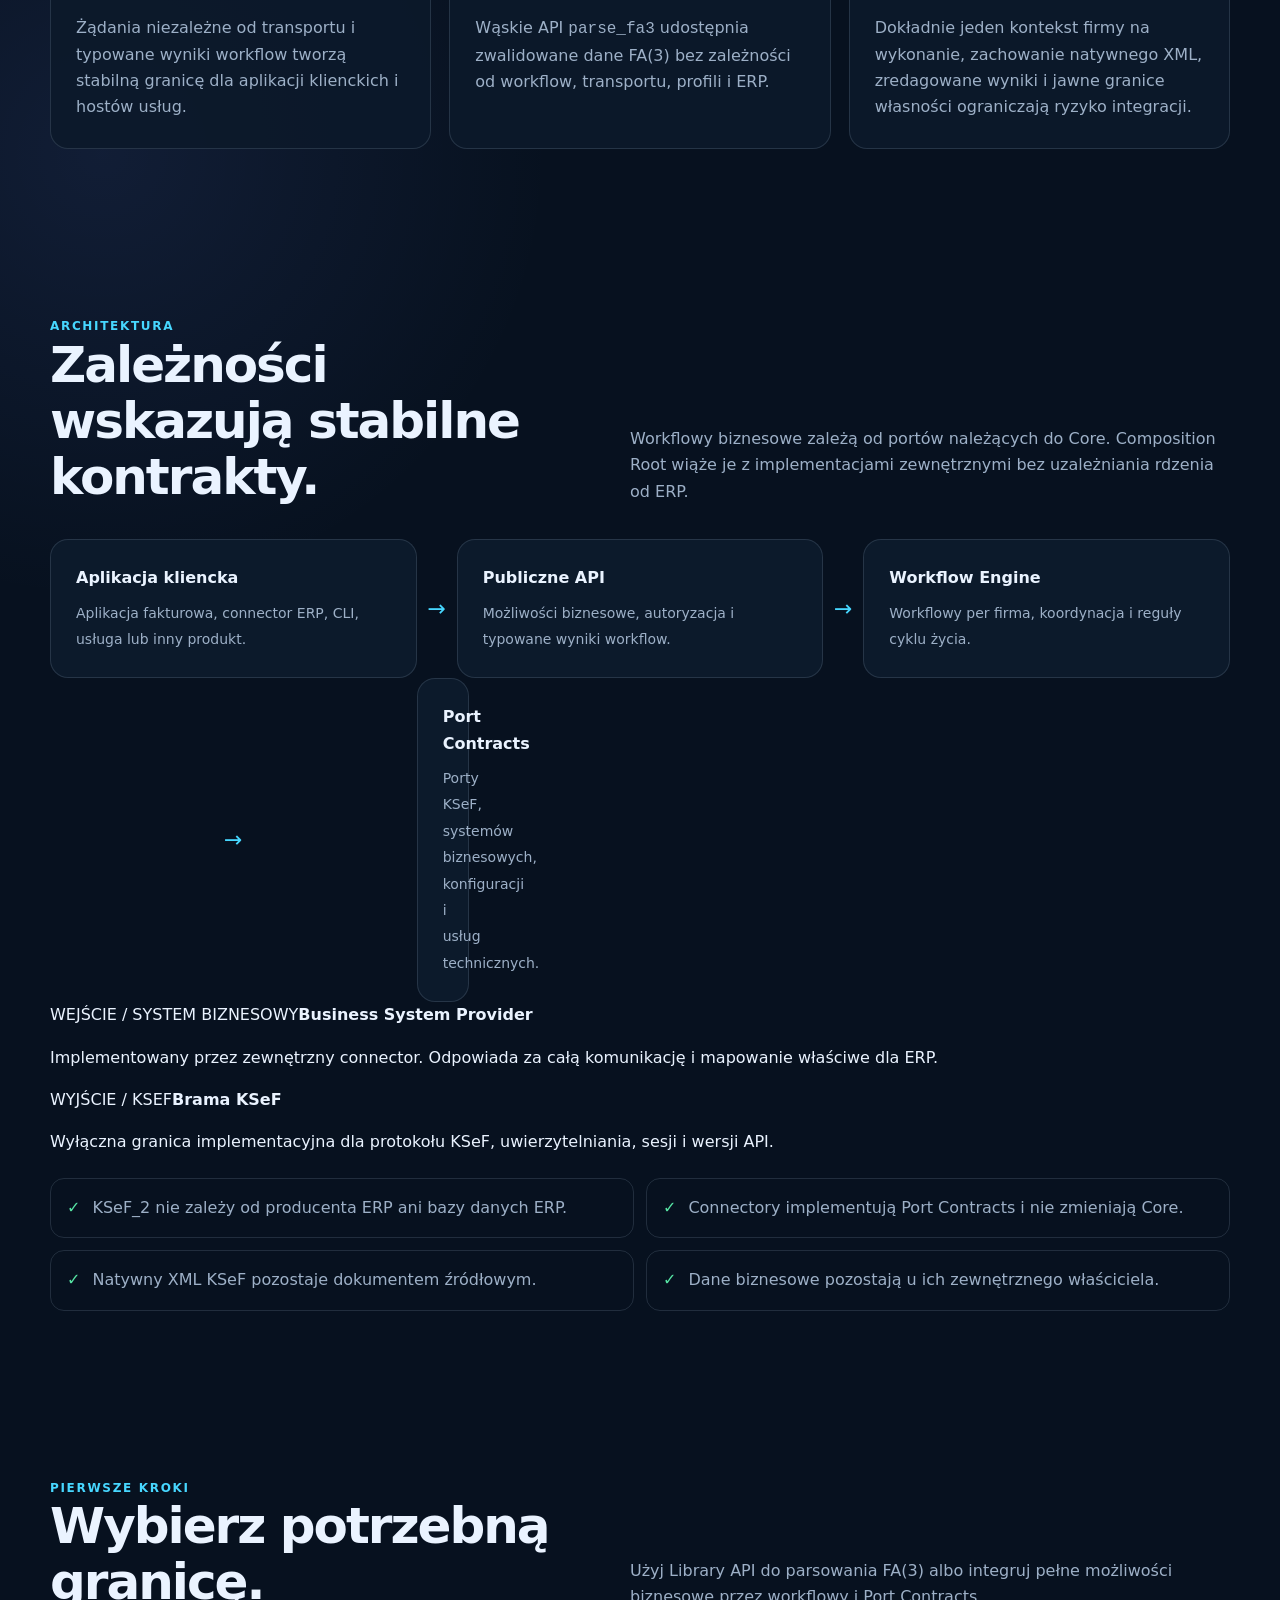
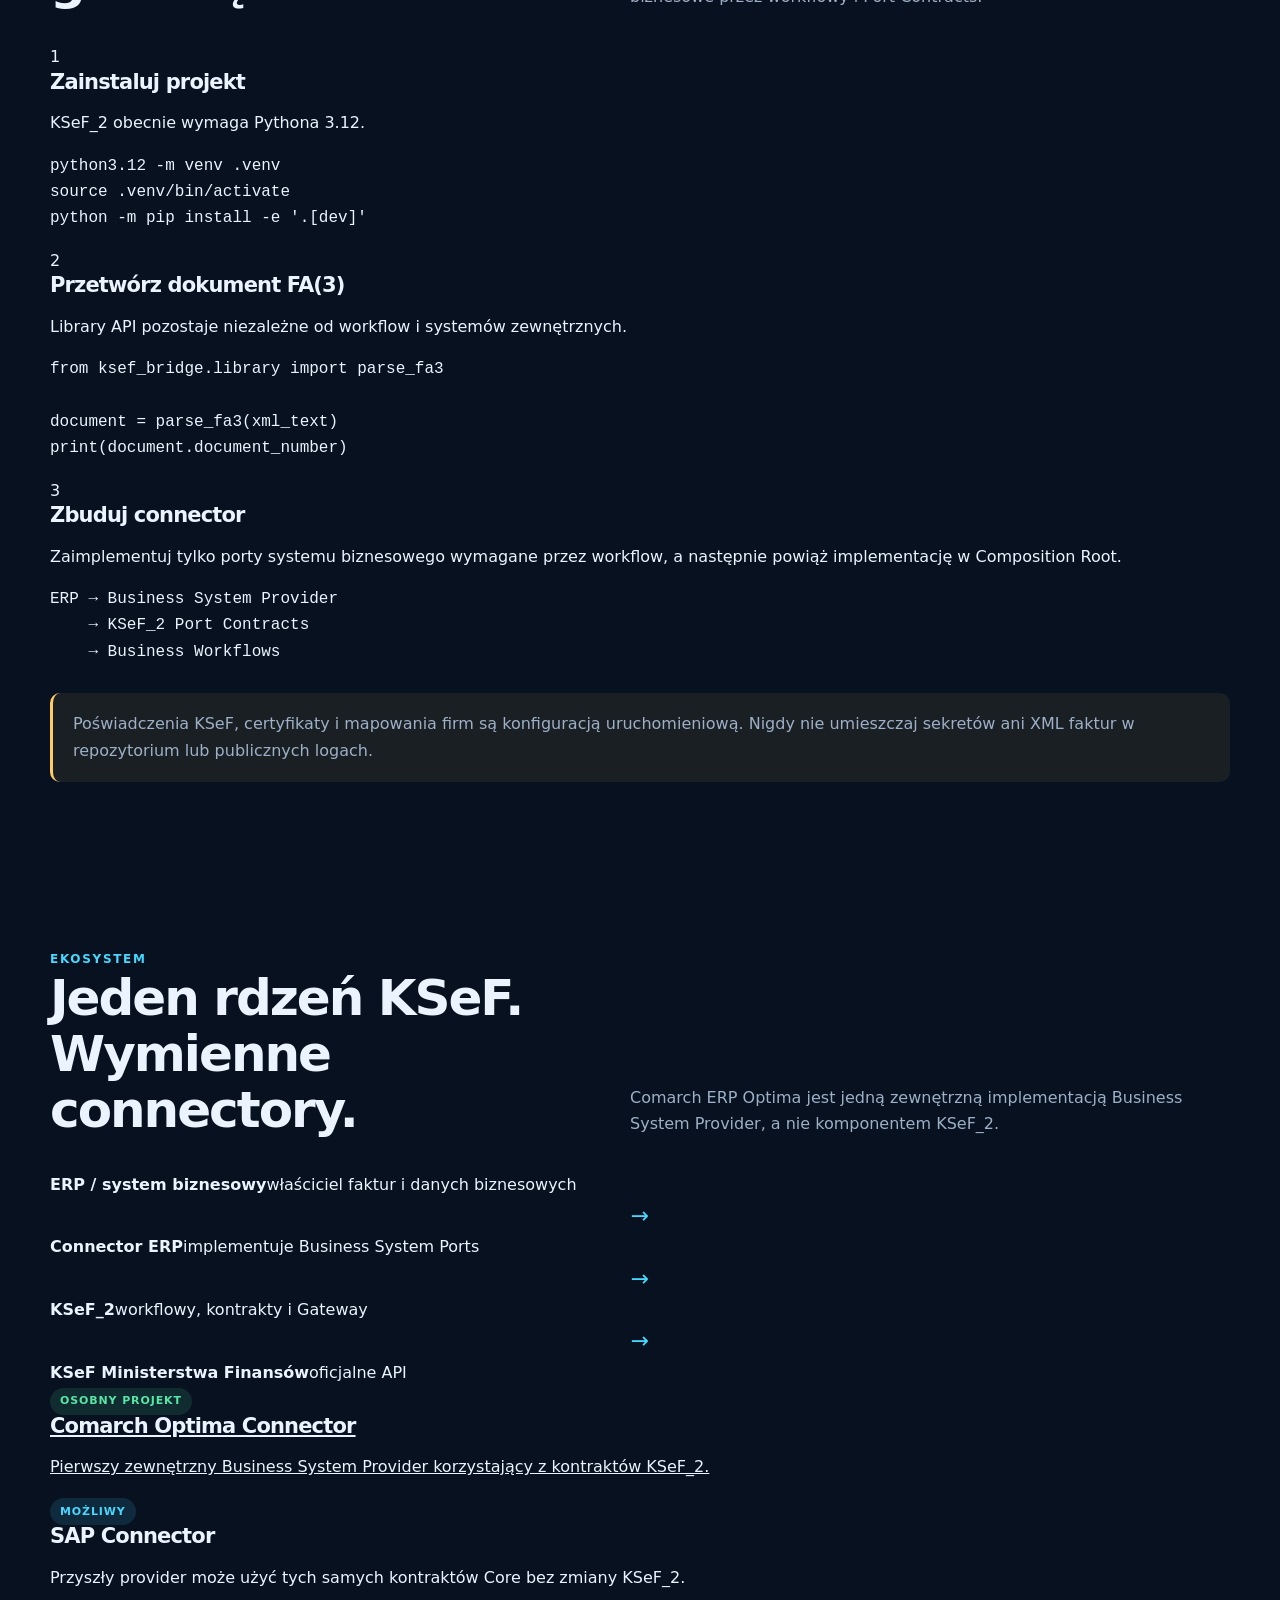
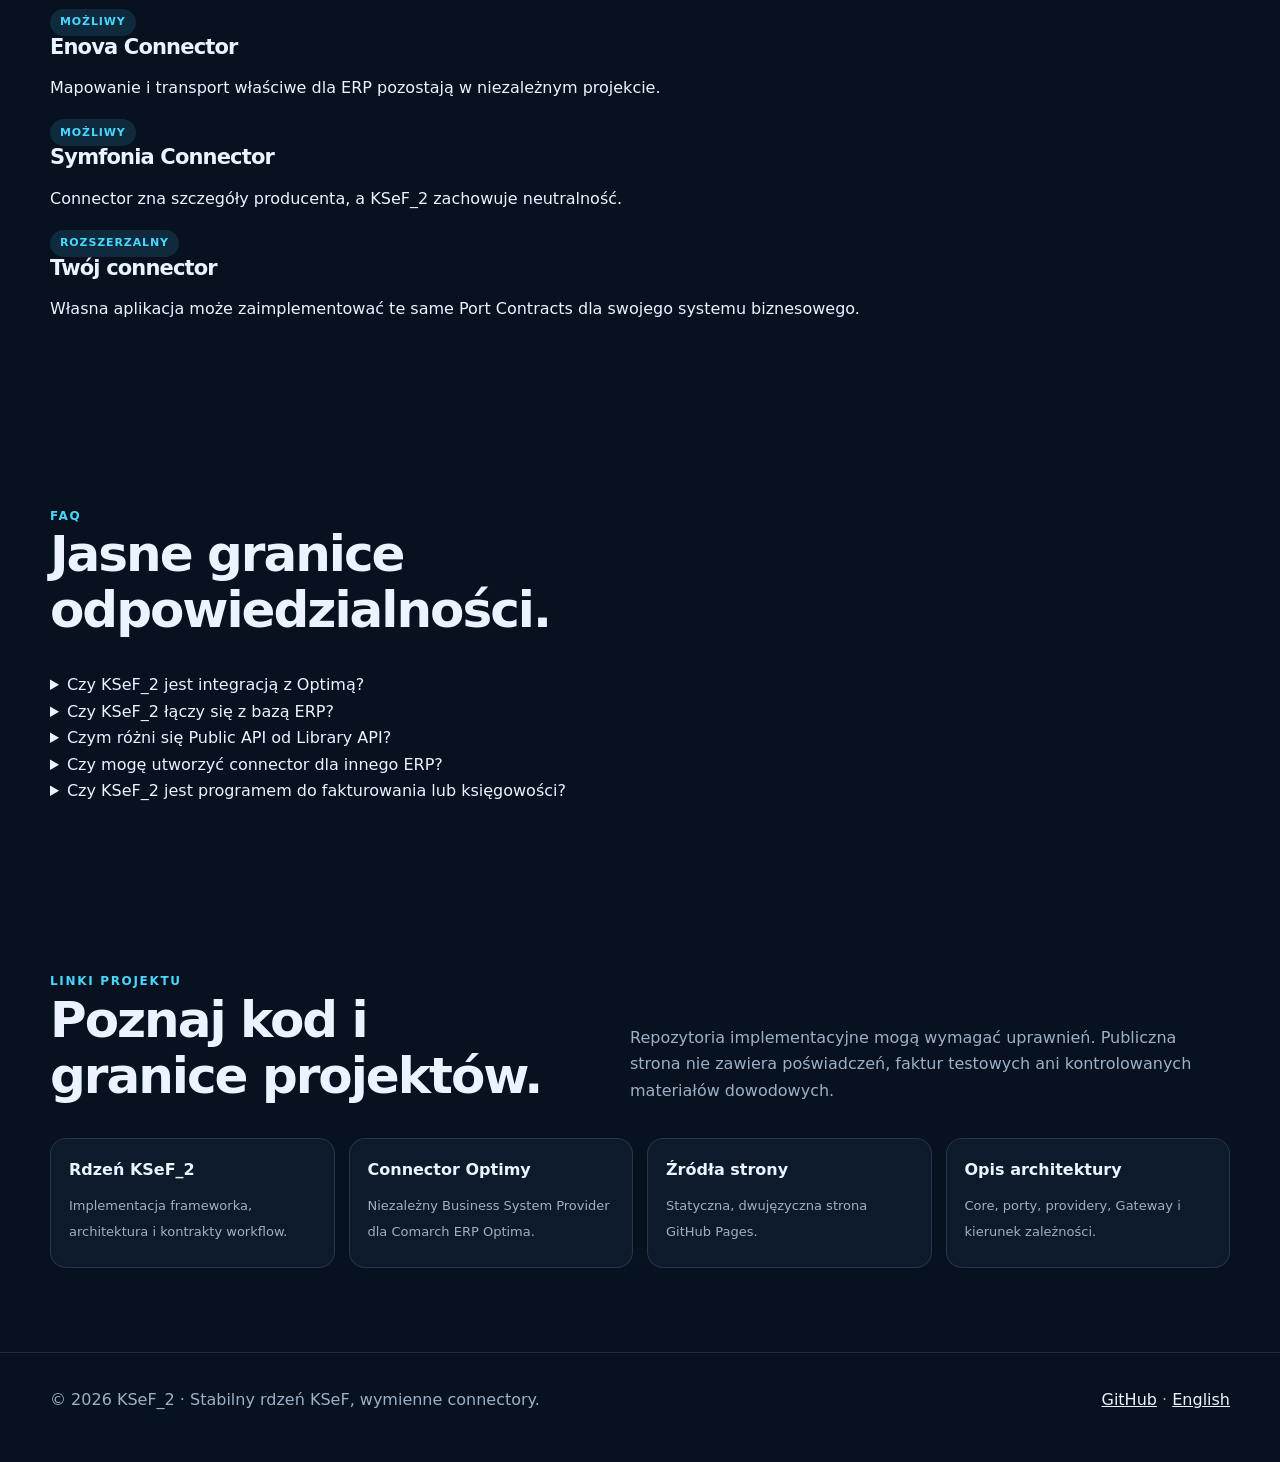
==== commit ebda1458: "docs: present vendor-neutral KSeF ecosystem" ====
--- a/pl.html
+++ b/pl.html
@@ -1,13 +1,157 @@
-<!doctype html><html lang="pl"><head><meta charset="utf-8"><meta name="viewport" content="width=device-width,initial-scale=1"><meta name="theme-color" content="#07111f"><link rel="stylesheet" href="assets/styles.css"><script defer src="assets/site.js"></script><title>KSeF_2 — Bezpieczna integracja KSeF i Comarch ERP Optima</title><meta name="description" content="KSeF_2 0.7.0 to oparta na dowodach integracja z izolowaną regresją KSeF DEMO i kontrolowanymi badaniami Comarch ERP Optima."></head>
-<body><a class="skip-link" href="#content">Przejdź do treści</a><header class="site-header"><nav class="nav container" aria-label="Główna nawigacja"><a class="brand" href="pl.html"><span class="brand-mark">K2</span><span>KSeF_2</span></a><div class="nav-links"><a href="#project">Projekt</a><a href="#status">Status</a><a href="#architecture">Architektura</a><a href="#docs">Dokumentacja</a></div><div class="nav-actions"><a class="lang-link" href="index.html" lang="en" aria-label="English version">EN</a><button class="icon-button" data-theme-toggle type="button" aria-label="Zmień motyw">☼</button></div></nav></header>
-<main id="content"><section class="hero"><div class="container hero-grid"><div><div class="eyebrow">KSeF 2.0 × Comarch ERP Optima</div><h1>Integracja oparta na <span class="gradient">dowodach.</span></h1><p class="lead">Lokalny most, który zachowuje natywne dokumenty KSeF, izoluje kontekst każdej firmy i bada rzeczywiste zachowanie Optimy, zanim dopuści zapis do bazy. Wersja 0.7.0 dodaje regresję DEMO opartą na aktualnym workflow synchronizacji.</p><div class="cta-row"><a class="button primary" href="https://github.com/KrzysztofOle/KSeF_2-site">Zobacz źródła strony ↗</a><a class="button" href="#architecture">Poznaj architekturę</a></div></div>
-<div class="hero-panel" aria-label="Przepływ projektu"><div class="panel-top"><span class="mini-label">KONTROLOWANY PRZEPŁYW / DEMO</span><span class="signal">wersja 0.7.0</span></div><div class="flow"><div class="flow-item"><span class="flow-icon">01</span><div><strong>Brama KSeF</strong><span>uwierzytelnienie · sesja · retry</span></div><span class="arrow">↓</span></div><div class="flow-item"><span class="flow-icon">02</span><div><strong>Natywny XML</strong><span>zachowany · hash · izolacja</span></div><span class="arrow">↓</span></div><div class="flow-item"><span class="flow-icon">03</span><div><strong>Provider Optimy</strong><span>projekcja oparta na dowodach</span></div><span class="arrow">→</span></div></div><div class="metrics"><div class="metric"><b>0.7.0</b><span>aktualna wersja</span></div><div class="metric"><b>1077</b><span>zaliczonych testów</span></div><div class="metric"><b>DEMO ×2</b><span>izolowane firmy</span></div></div></div></div></section>
-<section id="project"><div class="container"><div class="section-head reveal"><div><div class="eyebrow">Co robi projekt</div><h2>Trzy granice. Jeden kontrolowany przepływ.</h2></div><p>KSeF_2 oddziela publiczne możliwości, szczegóły protokołu KSeF i zachowanie ERP, dzięki czemu rdzeń pozostaje testowalny i neutralny technologicznie.</p></div><div class="cards"><article class="card reveal"><span class="card-number">01 / KOMUNIKACJA</span><h3>KSeF API</h3><p>Uwierzytelnienie certyfikatem, typowane wyniki, ograniczone ponowienia i krótkotrwałe sesje za dedykowaną bramą.</p></article><article class="card reveal"><span class="card-number">02 / ZACHOWANIE</span><h3>Natywny dokument</h3><p>Oryginalny XML pozostaje dokumentem źródłowym. Izolacja firm, korelacja i integralność są jawne.</p></article><article class="card reveal"><span class="card-number">03 / ADAPTACJA</span><h3>Comarch Optima</h3><p>Struktury SQL i projekcje Optimy pozostają w Providerze opartym na kontrolowanych snapshotach, śladach i odkryciach.</p></article></div></div></section>
-<section id="status"><div class="container"><div class="section-head reveal"><div><div class="eyebrow">Aktualny status</div><h2>Uczciwe bramki, widoczne ograniczenia.</h2></div><p>„Zaimplementowane” oznacza potwierdzone w zadeklarowanym zakresie. Wyniki badań nie stają się automatycznie zgodą na bezpośredni zapis SQL.</p></div><div class="status-grid">
-<article class="status-card reveal"><header><h3>Workflow atomowe · UC-001–UC-008</h3><span class="badge green">Zaimplementowane</span></header><p>Warstwa atomowych workflow jest kompletna dla uwierzytelniania, odbioru, wysyłki, odświeżania statusu oraz walidacji konfiguracji i połączenia.</p><ul><li>kontrakty i autoryzacja powiązane z Company</li><li>typowane, zredagowane wyniki</li><li>rzeczywiste wycinki Gateway KSeF DEMO</li></ul></article>
-<article class="status-card reveal"><header><h3>UC-005 · Regresja DEMO</h3><span class="badge green">DEMO gotowe</span></header><p>Runner aktualnego kodu wykonuje stabilną specyfikację SC001–SC013 przez izolowane rooty UC-005 dla KO_PROJEKT_demo i SYLWIA_demo.</p><ul><li>unikalne FA(3) i bezpieczne raporty plikowe</li><li>SC010 i SC011 zachowane jako specification-only</li><li>wynik międzyfirmowy jest zbiorczy, bez dokładnej korelacji XML</li></ul></article>
-<article class="status-card reveal"><header><h3>Badania Optimy</h3><span class="badge blue">Dowody</span></header><p>Natywne zachowanie DKF jest odtwarzane z kontrolowanych snapshotów SQL i śladów Extended Events.</p><ul><li>model rekordu z 63 kolumnami</li><li>payloady JSON, XML i HTML</li><li>trwały rejestr odkryć</li></ul></article>
-<article class="status-card reveal"><header><h3>Bezpośredni zapis SQL</h3><span class="badge amber">Brak zgody</span></header><p>Mapowanie dry-run jest użyteczne, ale współbieżność, rollback, duplikaty i akceptacja w UI nadal wymagają dowodów.</p><ul><li>brak produkcyjnej ścieżki zapisu</li><li>przyszły zabezpieczony executor</li><li>akceptacja A/B względem natywnej Optimy</li></ul></article></div></div></section>
-<section id="architecture"><div class="container"><div class="section-head reveal"><div><div class="eyebrow">Architektura</div><h2>Porty na każdej zmiennej granicy.</h2></div><p>Rdzeń koordynuje możliwości biznesowe. Providery implementują jawne porty, a adaptery tłumaczą reprezentacje i transport.</p></div><div class="architecture reveal"><div class="arch-node"><b>Publiczne API</b><span>Neutralne transportowo żądania, autoryzacja i typowane wyniki.</span></div><div class="arch-arrow">→</div><div class="arch-node"><b>Rdzeń aplikacji</b><span>Kontekst firmy, workflow, koordynatory i natywne dokumenty.</span></div><div class="arch-arrow">→</div><div class="arch-node"><b>Providery</b><span>Brama KSeF, konfiguracja, składowanie i integracja specyficzna dla Optimy.</span></div></div><div class="principles"><div class="principle">Firma jest granicą wykonania i izolacji.</div><div class="principle">Rdzeń nie traktuje struktur ERP jako prawdy domenowej.</div><div class="principle">Poświadczenia i sesje nie przekraczają publicznych granic.</div><div class="principle">Natywny XML jest zachowany przed utworzeniem projekcji.</div></div><div class="notice">Bramka bezpieczeństwa: obecne dowody nie zezwalają na bezpośredni zapis do produkcyjnej bazy Optimy.</div></div></section>
-<section id="docs"><div class="container"><div class="section-head reveal"><div><div class="eyebrow">Dokumentacja</div><h2>Podążaj za źródłem prawdy.</h2></div><p>Dokumenty angielskie są nadrzędne. Polskie tłumaczenia mają przyrostek <code>_PL.md</code> i powstają na podstawie wersji angielskiej.</p></div><div class="docs-grid"><a class="doc-link" href="#architecture"><b>Architektura</b><span>Zasady, domena, porty, providery i roadmapa.</span></a><a class="doc-link" href="#architecture"><b>Rejestr ADR</b><span>Niezmienne decyzje architektoniczne.</span></a><a class="doc-link" href="#status"><b>Odkrycia</b><span>Trwałe ustalenia reverse engineeringu Optimy.</span></a><a class="doc-link" href="#status"><b>Roadmapa</b><span>Stan wersji 0.7.0 i kolejne bramki dowodowe.</span></a></div></div></section></main>
-<footer class="site-footer"><div class="container footer-row"><span>© <span data-year></span> KSeF_2 0.7.0 · Najpierw dowody, potem skutki uboczne.</span><span><a href="https://github.com/KrzysztofOle/KSeF_2-site">GitHub</a> · <a href="index.html">English</a></span></div></footer></body></html>+<!doctype html>
+<html lang="pl">
+<head>
+  <meta charset="utf-8">
+  <meta name="viewport" content="width=device-width, initial-scale=1">
+  <meta name="theme-color" content="#07111f">
+  <meta name="description" content="KSeF_2 to niezależny od ERP framework w Pythonie: komunikacja z API KSeF, workflowy biznesowe, stabilne kontrakty publiczne i porty dla connectorów ERP.">
+  <link rel="canonical" href="https://krzysztofole.github.io/KSeF_2-site/pl.html">
+  <link rel="stylesheet" href="assets/styles.css">
+  <script defer src="assets/site.js"></script>
+  <title>KSeF_2 — Niezależny od ERP framework KSeF</title>
+</head>
+<body>
+  <a class="skip-link" href="#content">Przejdź do treści</a>
+  <header class="site-header">
+    <nav class="nav container" aria-label="Główna nawigacja">
+      <a class="brand" href="pl.html" aria-label="Strona główna KSeF_2"><span class="brand-mark">K2</span><span>KSeF_2</span></a>
+      <div class="nav-links">
+        <a href="#features">Funkcje</a>
+        <a href="#architecture">Architektura</a>
+        <a href="#getting-started">Pierwsze kroki</a>
+        <a href="#ecosystem">Ekosystem</a>
+        <a href="#faq">FAQ</a>
+      </div>
+      <div class="nav-actions">
+        <a class="lang-link" href="index.html" lang="en" aria-label="English version">EN</a>
+        <button class="icon-button" data-theme-toggle type="button" aria-label="Włącz jasny motyw">☼</button>
+      </div>
+    </nav>
+  </header>
+
+  <main id="content">
+    <section class="hero">
+      <div class="container hero-grid">
+        <div>
+          <div class="eyebrow">Uniwersalny fundament KSeF</div>
+          <h1>Buduj na KSeF, <span class="gradient">nie wokół jednego ERP.</span></h1>
+          <p class="lead">KSeF_2 to niezależny framework w Pythonie do bezpiecznej komunikacji z KSeF. Łączy Bramę KSeF, workflowy izolowane per firma, stabilne kontrakty publiczne i porty rozszerzeń dla zewnętrznych systemów biznesowych.</p>
+          <div class="cta-row">
+            <a class="button primary" href="#getting-started">Zacznij z KSeF_2</a>
+            <a class="button" href="#architecture">Poznaj architekturę</a>
+          </div>
+        </div>
+        <div class="hero-panel" aria-label="Przepływ możliwości KSeF_2">
+          <div class="panel-top"><span class="mini-label">GRANICA FRAMEWORKA</span><span class="signal">niezależny od ERP</span></div>
+          <div class="flow">
+            <div class="flow-item"><span class="flow-icon">01</span><div><strong>Publiczne API</strong><span>stabilne żądania · typowane wyniki</span></div><span class="arrow">↓</span></div>
+            <div class="flow-item"><span class="flow-icon">02</span><div><strong>Workflow Engine</strong><span>firma · cykl życia · orkiestracja</span></div><span class="arrow">↓</span></div>
+            <div class="flow-item"><span class="flow-icon">03</span><div><strong>Brama KSeF</strong><span>uwierzytelnianie · sesje · protokół API</span></div><span class="arrow">↓</span></div>
+            <div class="flow-item"><span class="flow-icon">04</span><div><strong>KSeF Ministerstwa Finansów</strong><span>oficjalna usługa zewnętrzna</span></div><span class="arrow">✓</span></div>
+          </div>
+          <div class="metrics"><div class="metric"><b>FA(3)</b><span>natywny dokument</span></div><div class="metric"><b>Porty</b><span>wymienne granice</span></div><div class="metric"><b>Python 3.12</b><span>środowisko frameworka</span></div></div>
+        </div>
+      </div>
+    </section>
+
+    <section id="features">
+      <div class="container">
+        <div class="section-head reveal"><div><div class="eyebrow">Funkcje</div><h2>Stabilny rdzeń KSeF dla wielu produktów.</h2></div><p>KSeF_2 odpowiada za KSeF i kontrakty workflow. Szczegóły ERP pozostają w niezależnie wersjonowanych connectorach.</p></div>
+        <div class="cards feature-grid">
+          <article class="card reveal"><span class="card-number">01 / KOMUNIKACJA</span><h3>API KSeF</h3><p>Uwierzytelnianie, cykl życia sesji i tokenów, wymiana faktur, odczyt statusów, ograniczone ponowienia i bezpieczna diagnostyka za jedną granicą Gateway.</p></article>
+          <article class="card reveal"><span class="card-number">02 / ORKIESTRACJA</span><h3>Workflow Engine</h3><p>Workflowy biznesowe w kontekście firmy koordynują uwierzytelnianie, odbiór, wysyłkę, odświeżanie statusu i synchronizację bez ujawniania protokołu.</p></article>
+          <article class="card reveal"><span class="card-number">03 / INTEGRACJA</span><h3>Port Contracts</h3><p>Wąskie, neutralne kontrakty pozwalają connectorowi dostarczać dokumenty, odbierać natywne dokumenty KSeF i aktualizować status w systemie biznesowym.</p></article>
+          <article class="card reveal"><span class="card-number">04 / UDOSTĘPNIANIE</span><h3>Publiczne API</h3><p>Żądania niezależne od transportu i typowane wyniki workflow tworzą stabilną granicę dla aplikacji klienckich i hostów usług.</p></article>
+          <article class="card reveal"><span class="card-number">05 / PARSOWANIE</span><h3>Library API</h3><p>Wąskie API <code>parse_fa3</code> udostępnia zwalidowane dane FA(3) bez zależności od workflow, transportu, profili i ERP.</p></article>
+          <article class="card reveal"><span class="card-number">06 / OCHRONA</span><h3>Izolacja i bezpieczeństwo</h3><p>Dokładnie jeden kontekst firmy na wykonanie, zachowanie natywnego XML, zredagowane wyniki i jawne granice własności ograniczają ryzyko integracji.</p></article>
+        </div>
+      </div>
+    </section>
+
+    <section id="architecture">
+      <div class="container">
+        <div class="section-head reveal"><div><div class="eyebrow">Architektura</div><h2>Zależności wskazują stabilne kontrakty.</h2></div><p>Workflowy biznesowe zależą od portów należących do Core. Composition Root wiąże je z implementacjami zewnętrznymi bez uzależniania rdzenia od ERP.</p></div>
+        <div class="architecture architecture-wide reveal" aria-label="Architektura rdzenia KSeF_2">
+          <div class="arch-node"><b>Aplikacja kliencka</b><span>Aplikacja fakturowa, connector ERP, CLI, usługa lub inny produkt.</span></div>
+          <div class="arch-arrow">→</div>
+          <div class="arch-node accent"><b>Publiczne API</b><span>Możliwości biznesowe, autoryzacja i typowane wyniki workflow.</span></div>
+          <div class="arch-arrow">→</div>
+          <div class="arch-node accent"><b>Workflow Engine</b><span>Workflowy per firma, koordynacja i reguły cyklu życia.</span></div>
+          <div class="arch-arrow">→</div>
+          <div class="arch-node"><b>Port Contracts</b><span>Porty KSeF, systemów biznesowych, konfiguracji i usług technicznych.</span></div>
+        </div>
+        <div class="boundary-grid reveal">
+          <article class="boundary-card"><span>WEJŚCIE / SYSTEM BIZNESOWY</span><b>Business System Provider</b><p>Implementowany przez zewnętrzny connector. Odpowiada za całą komunikację i mapowanie właściwe dla ERP.</p></article>
+          <article class="boundary-card"><span>WYJŚCIE / KSEF</span><b>Brama KSeF</b><p>Wyłączna granica implementacyjna dla protokołu KSeF, uwierzytelniania, sesji i wersji API.</p></article>
+        </div>
+        <div class="principles"><div class="principle">KSeF_2 nie zależy od producenta ERP ani bazy danych ERP.</div><div class="principle">Connectory implementują Port Contracts i nie zmieniają Core.</div><div class="principle">Natywny XML KSeF pozostaje dokumentem źródłowym.</div><div class="principle">Dane biznesowe pozostają u ich zewnętrznego właściciela.</div></div>
+      </div>
+    </section>
+
+    <section id="getting-started">
+      <div class="container">
+        <div class="section-head reveal"><div><div class="eyebrow">Pierwsze kroki</div><h2>Wybierz potrzebną granicę.</h2></div><p>Użyj Library API do parsowania FA(3) albo integruj pełne możliwości biznesowe przez workflowy i Port Contracts.</p></div>
+        <div class="start-grid">
+          <article class="start-card reveal"><span class="step">1</span><div><h3>Zainstaluj projekt</h3><p>KSeF_2 obecnie wymaga Pythona 3.12.</p><pre><code>python3.12 -m venv .venv
+source .venv/bin/activate
+python -m pip install -e '.[dev]'</code></pre></div></article>
+          <article class="start-card reveal"><span class="step">2</span><div><h3>Przetwórz dokument FA(3)</h3><p>Library API pozostaje niezależne od workflow i systemów zewnętrznych.</p><pre><code>from ksef_bridge.library import parse_fa3
+
+document = parse_fa3(xml_text)
+print(document.document_number)</code></pre></div></article>
+          <article class="start-card reveal"><span class="step">3</span><div><h3>Zbuduj connector</h3><p>Zaimplementuj tylko porty systemu biznesowego wymagane przez workflow, a następnie powiąż implementację w Composition Root.</p><pre><code>ERP → Business System Provider
+    → KSeF_2 Port Contracts
+    → Business Workflows</code></pre></div></article>
+        </div>
+        <div class="notice">Poświadczenia KSeF, certyfikaty i mapowania firm są konfiguracją uruchomieniową. Nigdy nie umieszczaj sekretów ani XML faktur w repozytorium lub publicznych logach.</div>
+      </div>
+    </section>
+
+    <section id="ecosystem">
+      <div class="container">
+        <div class="section-head reveal"><div><div class="eyebrow">Ekosystem</div><h2>Jeden rdzeń KSeF. Wymienne connectory.</h2></div><p>Comarch ERP Optima jest jedną zewnętrzną implementacją Business System Provider, a nie komponentem KSeF_2.</p></div>
+        <div class="ecosystem-flow reveal" aria-label="Przepływ ekosystemu connectorów ERP">
+          <div class="ecosystem-node"><b>ERP / system biznesowy</b><span>właściciel faktur i danych biznesowych</span></div><div class="arch-arrow">→</div>
+          <div class="ecosystem-node"><b>Connector ERP</b><span>implementuje Business System Ports</span></div><div class="arch-arrow">→</div>
+          <div class="ecosystem-node core"><b>KSeF_2</b><span>workflowy, kontrakty i Gateway</span></div><div class="arch-arrow">→</div>
+          <div class="ecosystem-node"><b>KSeF Ministerstwa Finansów</b><span>oficjalne API</span></div>
+        </div>
+        <div class="connector-grid">
+          <a class="connector-card current reveal" href="https://github.com/KrzysztofOle/ksef-optima-connector"><span class="badge green">Osobny projekt</span><h3>Comarch Optima Connector</h3><p>Pierwszy zewnętrzny Business System Provider korzystający z kontraktów KSeF_2.</p></a>
+          <article class="connector-card reveal"><span class="badge blue">Możliwy</span><h3>SAP Connector</h3><p>Przyszły provider może użyć tych samych kontraktów Core bez zmiany KSeF_2.</p></article>
+          <article class="connector-card reveal"><span class="badge blue">Możliwy</span><h3>Enova Connector</h3><p>Mapowanie i transport właściwe dla ERP pozostają w niezależnym projekcie.</p></article>
+          <article class="connector-card reveal"><span class="badge blue">Możliwy</span><h3>Symfonia Connector</h3><p>Connector zna szczegóły producenta, a KSeF_2 zachowuje neutralność.</p></article>
+          <article class="connector-card reveal"><span class="badge blue">Rozszerzalny</span><h3>Twój connector</h3><p>Własna aplikacja może zaimplementować te same Port Contracts dla swojego systemu biznesowego.</p></article>
+        </div>
+      </div>
+    </section>
+
+    <section id="faq">
+      <div class="container narrow">
+        <div class="section-head reveal"><div><div class="eyebrow">FAQ</div><h2>Jasne granice odpowiedzialności.</h2></div></div>
+        <div class="faq-list reveal">
+          <details><summary>Czy KSeF_2 jest integracją z Optimą?</summary><p>Nie. KSeF_2 jest niezależny od ERP. Integracja z Optimą znajduje się w osobnym projekcie <a href="https://github.com/KrzysztofOle/ksef-optima-connector">ksef-optima-connector</a> i korzysta z KSeF_2 jako niezależnej zależności.</p></details>
+          <details><summary>Czy KSeF_2 łączy się z bazą ERP?</summary><p>Nie. Dostęp do bazy i API konkretnego producenta należy do zewnętrznego Business System Provider. KSeF_2 widzi wyłącznie własne Port Contracts.</p></details>
+          <details><summary>Czym różni się Public API od Library API?</summary><p>Public API udostępnia workflowy biznesowe w kontekście firmy i typowane wyniki. Library API jest mniejszą granicą do parsowania dokumentów FA(3).</p></details>
+          <details><summary>Czy mogę utworzyć connector dla innego ERP?</summary><p>Tak. Zaimplementuj wymagane Business System Ports, pozostaw mapowanie producenta wewnątrz connectora i powiąż go przez Composition Root. Core KSeF_2 nie wymaga zmiany.</p></details>
+          <details><summary>Czy KSeF_2 jest programem do fakturowania lub księgowości?</summary><p>Nie. Udostępnia komunikację z KSeF i możliwości workflow. Aplikacje klienckie oraz systemy ERP zachowują własne modele biznesowe i własność danych.</p></details>
+        </div>
+      </div>
+    </section>
+
+    <section id="docs">
+      <div class="container">
+        <div class="section-head reveal"><div><div class="eyebrow">Linki projektu</div><h2>Poznaj kod i granice projektów.</h2></div><p>Repozytoria implementacyjne mogą wymagać uprawnień. Publiczna strona nie zawiera poświadczeń, faktur testowych ani kontrolowanych materiałów dowodowych.</p></div>
+        <div class="docs-grid">
+          <a class="doc-link" href="https://github.com/KrzysztofOle/KSeF_2"><b>Rdzeń KSeF_2</b><span>Implementacja frameworka, architektura i kontrakty workflow.</span></a>
+          <a class="doc-link" href="https://github.com/KrzysztofOle/ksef-optima-connector"><b>Connector Optimy</b><span>Niezależny Business System Provider dla Comarch ERP Optima.</span></a>
+          <a class="doc-link" href="https://github.com/KrzysztofOle/KSeF_2-site"><b>Źródła strony</b><span>Statyczna, dwujęzyczna strona GitHub Pages.</span></a>
+          <a class="doc-link" href="#architecture"><b>Opis architektury</b><span>Core, porty, providery, Gateway i kierunek zależności.</span></a>
+        </div>
+      </div>
+    </section>
+  </main>
+
+  <footer class="site-footer"><div class="container footer-row"><span>© <span data-year></span> KSeF_2 · Stabilny rdzeń KSeF, wymienne connectory.</span><span><a href="https://github.com/KrzysztofOle/KSeF_2-site">GitHub</a> · <a href="index.html">English</a></span></div></footer>
+</body>
+</html>
